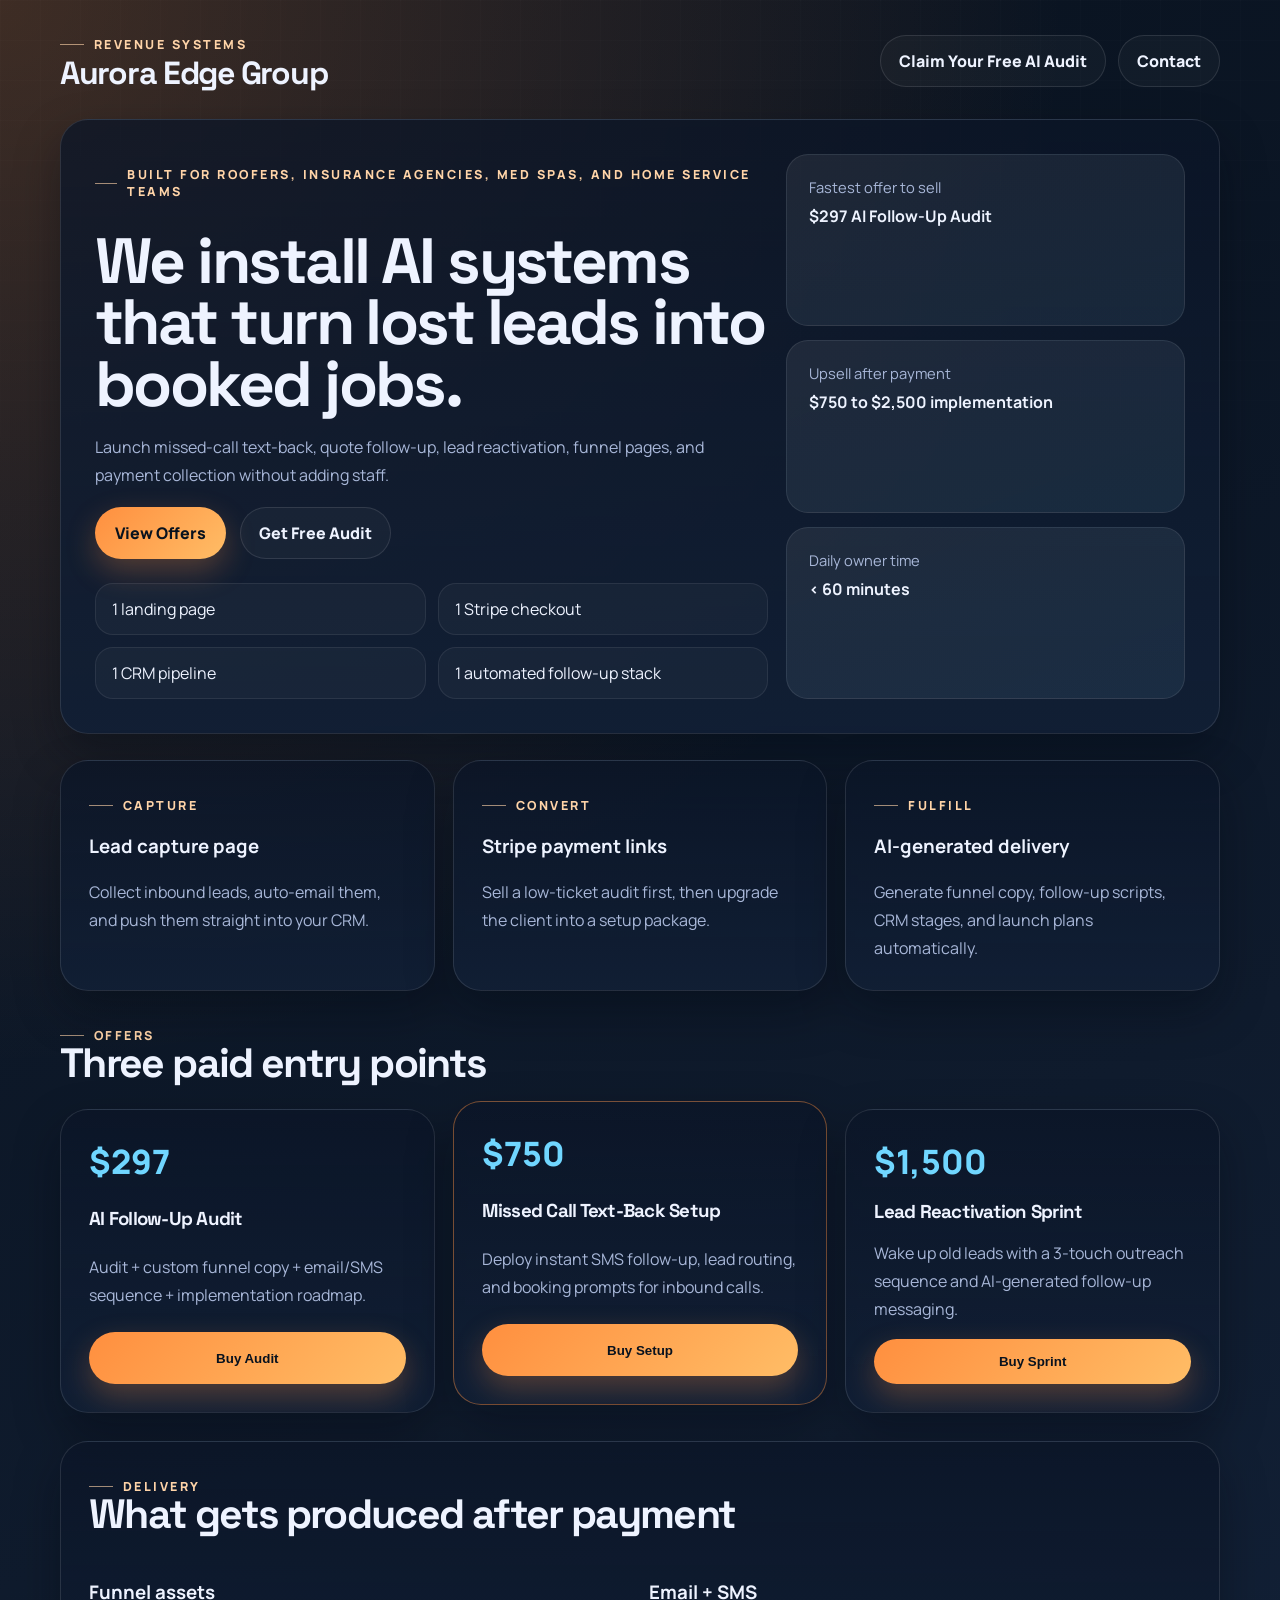
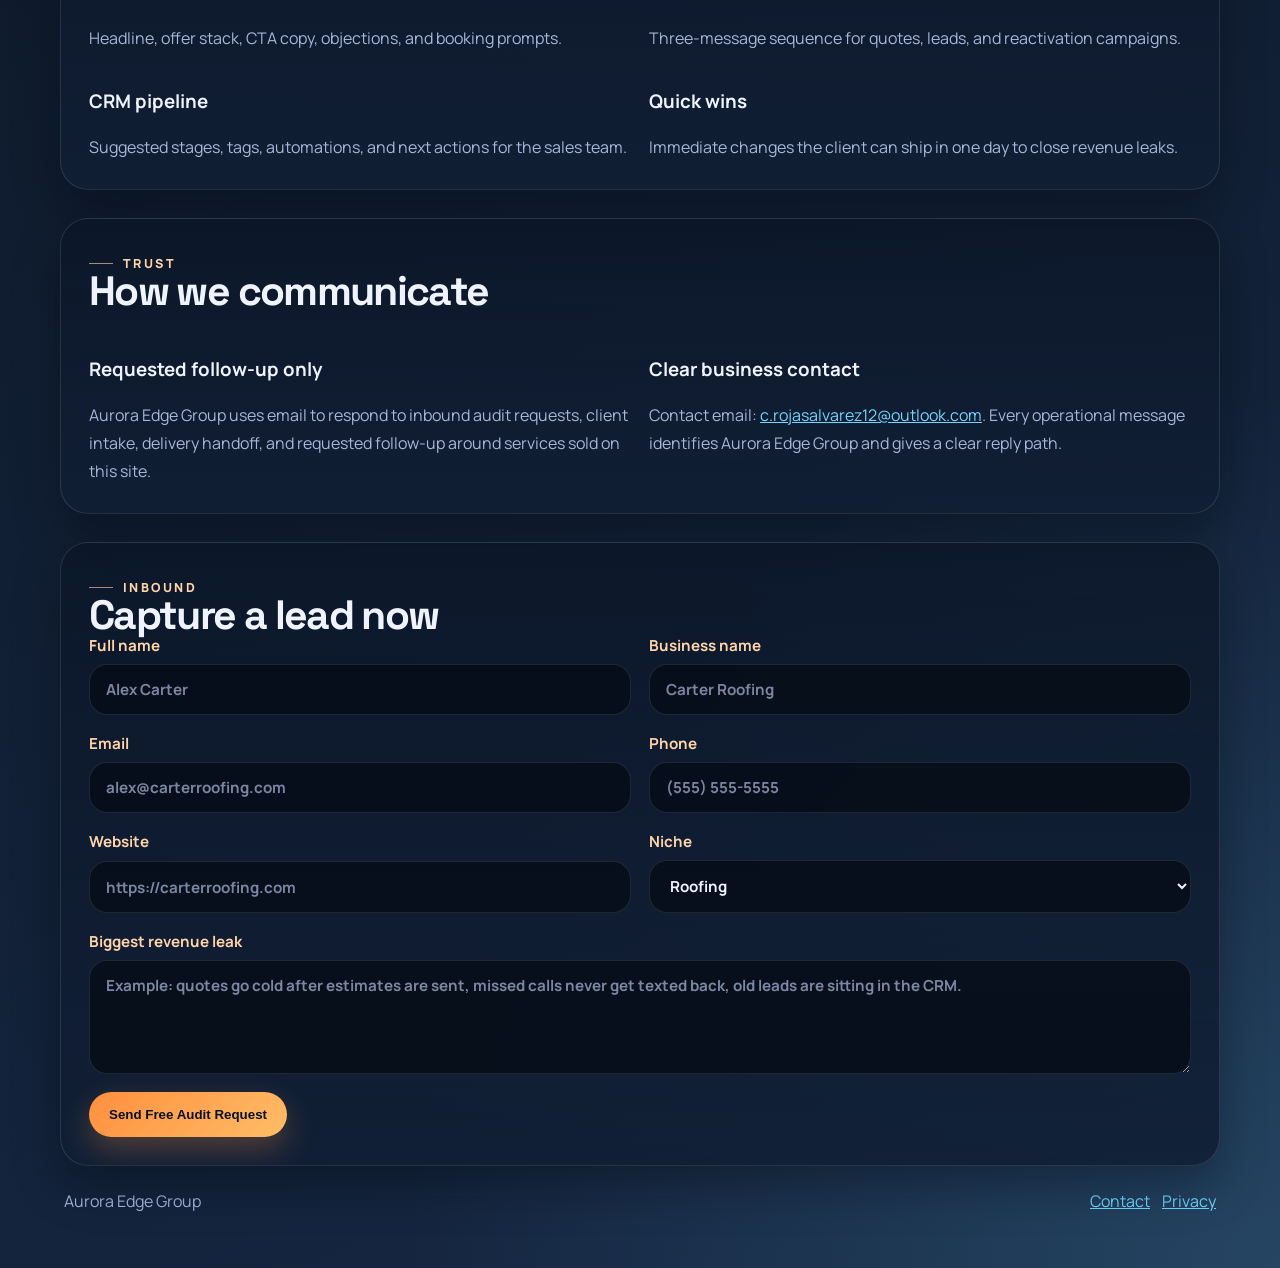
==== site/index.html @ 6a7fa2f0 "Initial Aurora Edge Group system" ====
<!DOCTYPE html>
<html lang="en">
  <head>
    <meta charset="UTF-8" />
    <meta name="viewport" content="width=device-width, initial-scale=1.0" />
    <title>Aurora Edge Group | AI Revenue Systems for Local Businesses</title>
    <meta
      name="description"
      content="Aurora Edge Group installs AI-powered lead capture, missed-call text back, follow-up, and funnel systems for roofers, insurance teams, and service businesses."
    />
    <link rel="preconnect" href="https://fonts.googleapis.com" />
    <link rel="preconnect" href="https://fonts.gstatic.com" crossorigin />
    <link
      href="https://fonts.googleapis.com/css2?family=Space+Grotesk:wght@400;500;700&family=Manrope:wght@400;500;700;800&display=swap"
      rel="stylesheet"
    />
    <link rel="stylesheet" href="./styles.css" />
  </head>
  <body>
    <div class="page-shell">
      <header class="topbar">
        <div class="brand-block">
          <span class="eyebrow">Revenue Systems</span>
          <h1 id="brand-name">Aurora Edge Group</h1>
        </div>
        <div class="topbar-links">
          <a class="ghost-link" href="#lead-form">Claim Your Free AI Audit</a>
          <a class="ghost-link" href="./contact.html">Contact</a>
        </div>
      </header>

      <main>
        <section class="hero panel">
          <div class="hero-copy">
            <p class="eyebrow">Built for roofers, insurance agencies, med spas, and home service teams</p>
            <h2>We install AI systems that turn lost leads into booked jobs.</h2>
            <p class="hero-text">
              Launch missed-call text-back, quote follow-up, lead reactivation, funnel pages,
              and payment collection without adding staff.
            </p>
            <div class="hero-actions">
              <a class="primary-button" href="#offers">View Offers</a>
              <a class="secondary-button" href="#lead-form">Get Free Audit</a>
            </div>
            <ul class="signal-grid">
              <li>1 landing page</li>
              <li>1 Stripe checkout</li>
              <li>1 CRM pipeline</li>
              <li>1 automated follow-up stack</li>
            </ul>
          </div>
          <div class="hero-card">
            <div class="metric">
              <span class="metric-label">Fastest offer to sell</span>
              <strong>$297 AI Follow-Up Audit</strong>
            </div>
            <div class="metric">
              <span class="metric-label">Upsell after payment</span>
              <strong>$750 to $2,500 implementation</strong>
            </div>
            <div class="metric">
              <span class="metric-label">Daily owner time</span>
              <strong>&lt; 60 minutes</strong>
            </div>
          </div>
        </section>

        <section class="stack-grid">
          <article class="panel stack-card">
            <span class="eyebrow">Capture</span>
            <h3>Lead capture page</h3>
            <p>Collect inbound leads, auto-email them, and push them straight into your CRM.</p>
          </article>
          <article class="panel stack-card">
            <span class="eyebrow">Convert</span>
            <h3>Stripe payment links</h3>
            <p>Sell a low-ticket audit first, then upgrade the client into a setup package.</p>
          </article>
          <article class="panel stack-card">
            <span class="eyebrow">Fulfill</span>
            <h3>AI-generated delivery</h3>
            <p>Generate funnel copy, follow-up scripts, CRM stages, and launch plans automatically.</p>
          </article>
        </section>

        <section id="offers" class="offers-section">
          <div class="section-heading">
            <span class="eyebrow">Offers</span>
            <h2>Three paid entry points</h2>
          </div>
          <div class="offers-grid">
            <article class="panel offer-card">
              <span class="offer-price">$297</span>
              <h3>AI Follow-Up Audit</h3>
              <p>Audit + custom funnel copy + email/SMS sequence + implementation roadmap.</p>
              <button class="primary-button checkout-button" data-offer="followup-audit">Buy Audit</button>
            </article>
            <article class="panel offer-card featured">
              <span class="offer-price">$750</span>
              <h3>Missed Call Text-Back Setup</h3>
              <p>Deploy instant SMS follow-up, lead routing, and booking prompts for inbound calls.</p>
              <button class="primary-button checkout-button" data-offer="missed-call-system">Buy Setup</button>
            </article>
            <article class="panel offer-card">
              <span class="offer-price">$1,500</span>
              <h3>Lead Reactivation Sprint</h3>
              <p>Wake up old leads with a 3-touch outreach sequence and AI-generated follow-up messaging.</p>
              <button class="primary-button checkout-button" data-offer="lead-reactivation">Buy Sprint</button>
            </article>
          </div>
        </section>

        <section class="panel process-panel">
          <div class="section-heading">
            <span class="eyebrow">Delivery</span>
            <h2>What gets produced after payment</h2>
          </div>
          <div class="deliverable-grid">
            <div>
              <h3>Funnel assets</h3>
              <p>Headline, offer stack, CTA copy, objections, and booking prompts.</p>
            </div>
            <div>
              <h3>Email + SMS</h3>
              <p>Three-message sequence for quotes, leads, and reactivation campaigns.</p>
            </div>
            <div>
              <h3>CRM pipeline</h3>
              <p>Suggested stages, tags, automations, and next actions for the sales team.</p>
            </div>
            <div>
              <h3>Quick wins</h3>
              <p>Immediate changes the client can ship in one day to close revenue leaks.</p>
            </div>
          </div>
        </section>

        <section class="panel trust-panel">
          <div class="section-heading">
            <span class="eyebrow">Trust</span>
            <h2>How we communicate</h2>
          </div>
          <div class="deliverable-grid">
            <div>
              <h3>Requested follow-up only</h3>
              <p>
                Aurora Edge Group uses email to respond to inbound audit requests, client intake,
                delivery handoff, and requested follow-up around services sold on this site.
              </p>
            </div>
            <div>
              <h3>Clear business contact</h3>
              <p>
                Contact email: <a href="mailto:c.rojasalvarez12@outlook.com">c.rojasalvarez12@outlook.com</a>.
                Every operational message identifies Aurora Edge Group and gives a clear reply path.
              </p>
            </div>
          </div>
        </section>

        <section id="lead-form" class="panel form-panel">
          <div class="section-heading">
            <span class="eyebrow">Inbound</span>
            <h2>Capture a lead now</h2>
          </div>
          <form id="audit-form" class="lead-form">
            <label>
              Full name
              <input type="text" name="name" placeholder="Alex Carter" required />
            </label>
            <label>
              Business name
              <input type="text" name="businessName" placeholder="Carter Roofing" required />
            </label>
            <label>
              Email
              <input type="email" name="email" placeholder="alex@carterroofing.com" required />
            </label>
            <label>
              Phone
              <input type="tel" name="phone" placeholder="(555) 555-5555" />
            </label>
            <label>
              Website
              <input type="url" name="website" placeholder="https://carterroofing.com" />
            </label>
            <label>
              Niche
              <select name="niche" required>
                <option value="Roofing">Roofing</option>
                <option value="Insurance">Insurance</option>
                <option value="HVAC">HVAC</option>
                <option value="Plumbing">Plumbing</option>
                <option value="Med Spa">Med Spa</option>
                <option value="Other Service Business">Other Service Business</option>
              </select>
            </label>
            <label class="full-width">
              Biggest revenue leak
              <textarea
                name="painPoint"
                rows="4"
                placeholder="Example: quotes go cold after estimates are sent, missed calls never get texted back, old leads are sitting in the CRM."
                required
              ></textarea>
            </label>
            <div class="form-actions full-width">
              <button class="primary-button" type="submit">Send Free Audit Request</button>
              <span id="audit-form-status" class="status-text"></span>
            </div>
          </form>
        </section>
      </main>

      <footer class="footer-bar">
        <span>Aurora Edge Group</span>
        <div class="footer-links">
          <a href="./contact.html">Contact</a>
          <a href="./privacy.html">Privacy</a>
        </div>
      </footer>
    </div>

    <script src="./config.js"></script>
    <script src="./app.js"></script>
  </body>
</html>
---- site/styles.css ----
:root {
  --bg: #0e1726;
  --bg-alt: #172338;
  --panel: rgba(11, 21, 39, 0.76);
  --panel-strong: rgba(17, 31, 53, 0.92);
  --line: rgba(255, 255, 255, 0.11);
  --text: #eef3ff;
  --muted: #a8b7d8;
  --accent: #ff8f3f;
  --accent-soft: #ffd4a8;
  --cool: #70d6ff;
  --success: #7be495;
  --shadow: 0 20px 45px rgba(3, 8, 18, 0.36);
}

* {
  box-sizing: border-box;
}

html {
  scroll-behavior: smooth;
}

body {
  margin: 0;
  min-height: 100vh;
  font-family: "Manrope", sans-serif;
  color: var(--text);
  background:
    radial-gradient(circle at top left, rgba(255, 143, 63, 0.22), transparent 34%),
    radial-gradient(circle at bottom right, rgba(112, 214, 255, 0.17), transparent 28%),
    linear-gradient(155deg, #08111d 0%, #0f1b2d 46%, #162844 100%);
}

body::before {
  content: "";
  position: fixed;
  inset: 0;
  pointer-events: none;
  background-image:
    linear-gradient(rgba(255, 255, 255, 0.02) 1px, transparent 1px),
    linear-gradient(90deg, rgba(255, 255, 255, 0.02) 1px, transparent 1px);
  background-size: 40px 40px;
  mask-image: linear-gradient(to bottom, rgba(0, 0, 0, 0.65), transparent 90%);
}

.page-shell {
  width: min(1160px, calc(100% - 32px));
  margin: 0 auto;
  padding: 28px 0 56px;
}

.page-shell-tight {
  width: min(820px, calc(100% - 32px));
  padding-top: 64px;
}

.topbar,
.hero,
.stack-grid,
.offers-grid,
.deliverable-grid,
.lead-form,
.form-actions,
.footer-bar,
.info-grid {
  display: grid;
  gap: 18px;
}

.topbar {
  grid-template-columns: 1fr auto;
  align-items: center;
  margin-bottom: 26px;
}

.topbar-links,
.footer-links {
  display: flex;
  gap: 12px;
  flex-wrap: wrap;
  justify-content: flex-end;
}

.brand-block h1,
.hero h2,
.section-heading h2,
.offer-card h3,
.intake-panel h1 {
  margin: 0;
  font-family: "Space Grotesk", sans-serif;
  letter-spacing: -0.04em;
}

.eyebrow {
  display: inline-flex;
  align-items: center;
  gap: 10px;
  font-size: 0.78rem;
  font-weight: 800;
  letter-spacing: 0.2em;
  text-transform: uppercase;
  color: var(--accent-soft);
}

.eyebrow::before {
  content: "";
  width: 24px;
  height: 1px;
  background: rgba(255, 212, 168, 0.62);
}

.ghost-link,
.secondary-button,
.primary-button {
  border-radius: 999px;
  text-decoration: none;
  font-weight: 800;
  transition: transform 180ms ease, box-shadow 180ms ease, background 180ms ease;
}

.ghost-link,
.secondary-button {
  color: var(--text);
  border: 1px solid var(--line);
  padding: 14px 18px;
  background: rgba(255, 255, 255, 0.03);
}

.primary-button {
  color: #09121e;
  border: none;
  padding: 15px 20px;
  background: linear-gradient(135deg, var(--accent) 0%, #ffbd66 100%);
  box-shadow: 0 12px 30px rgba(255, 143, 63, 0.28);
  cursor: pointer;
}

.ghost-link:hover,
.secondary-button:hover,
.primary-button:hover {
  transform: translateY(-2px);
}

.panel {
  position: relative;
  overflow: hidden;
  border: 1px solid var(--line);
  border-radius: 28px;
  background: linear-gradient(180deg, var(--panel) 0%, var(--panel-strong) 100%);
  box-shadow: var(--shadow);
}

.hero {
  grid-template-columns: minmax(0, 1.35fr) minmax(280px, 0.8fr);
  align-items: stretch;
  padding: 34px;
}

.hero-copy {
  display: grid;
  gap: 18px;
}

.hero h2,
.section-heading h2,
.intake-panel h1 {
  font-size: clamp(2.3rem, 5vw, 4.4rem);
  line-height: 0.96;
}

.section-heading h2 {
  font-size: clamp(1.8rem, 3.2vw, 3rem);
}

.hero-text,
.offer-card p,
.stack-card p,
.deliverable-grid p {
  color: var(--muted);
  line-height: 1.75;
  margin: 0;
}

.hero-actions {
  display: flex;
  flex-wrap: wrap;
  gap: 14px;
}

.signal-grid {
  list-style: none;
  display: grid;
  grid-template-columns: repeat(2, minmax(0, 1fr));
  gap: 12px;
  padding: 0;
  margin: 6px 0 0;
}

.signal-grid li {
  padding: 14px 16px;
  border-radius: 18px;
  border: 1px solid rgba(255, 255, 255, 0.08);
  background: rgba(255, 255, 255, 0.03);
}

.hero-card {
  display: grid;
  gap: 14px;
}

.metric {
  padding: 22px;
  border-radius: 22px;
  background:
    linear-gradient(160deg, rgba(255, 255, 255, 0.05), rgba(112, 214, 255, 0.06)),
    rgba(255, 255, 255, 0.02);
  border: 1px solid rgba(255, 255, 255, 0.09);
}

.metric-label {
  display: block;
  color: var(--muted);
  font-size: 0.92rem;
  margin-bottom: 8px;
}

.stack-grid,
.offers-grid,
.deliverable-grid {
  grid-template-columns: repeat(3, minmax(0, 1fr));
  margin-top: 26px;
}

.stack-card,
.offer-card,
.process-panel,
.form-panel,
.intake-panel,
.info-panel,
.trust-panel {
  padding: 28px;
}

.offers-section,
.process-panel,
.form-panel,
.trust-panel {
  margin-top: 28px;
}

.offer-card {
  display: grid;
  gap: 16px;
}

.featured {
  border-color: rgba(255, 143, 63, 0.44);
  transform: translateY(-8px);
}

.offer-price {
  font-size: 2.1rem;
  font-weight: 800;
  color: var(--cool);
}

.deliverable-grid {
  grid-template-columns: repeat(2, minmax(0, 1fr));
}

.lead-form {
  grid-template-columns: repeat(2, minmax(0, 1fr));
}

.lead-form label {
  display: grid;
  gap: 8px;
  font-size: 0.95rem;
  font-weight: 700;
  color: var(--accent-soft);
}

.lead-form input,
.lead-form select,
.lead-form textarea {
  width: 100%;
  border: 1px solid rgba(255, 255, 255, 0.1);
  border-radius: 18px;
  padding: 14px 16px;
  font: inherit;
  color: var(--text);
  background: rgba(7, 14, 26, 0.88);
}

.lead-form input::placeholder,
.lead-form textarea::placeholder {
  color: rgba(168, 183, 216, 0.72);
}

.lead-form textarea {
  resize: vertical;
}

.full-width {
  grid-column: 1 / -1;
}

.form-actions {
  grid-template-columns: auto 1fr;
  align-items: center;
}

.status-text {
  color: var(--cool);
  font-size: 0.96rem;
  min-height: 1.4em;
}

.status-text.error {
  color: #ff9e9e;
}

.status-text.success {
  color: var(--success);
}

.info-grid {
  grid-template-columns: repeat(2, minmax(0, 1fr));
}

.info-panel a,
.trust-panel a,
.footer-bar a {
  color: var(--cool);
}

.footer-bar {
  grid-template-columns: 1fr auto;
  align-items: center;
  padding: 24px 4px 0;
  color: var(--muted);
}

@media (max-width: 900px) {
  .hero,
  .stack-grid,
  .offers-grid,
  .deliverable-grid,
  .lead-form,
  .info-grid {
    grid-template-columns: 1fr;
  }

  .featured {
    transform: none;
  }

  .topbar {
    grid-template-columns: 1fr;
  }

  .topbar-links,
  .footer-links {
    justify-content: flex-start;
  }

  .form-actions {
    grid-template-columns: 1fr;
  }

  .footer-bar {
    grid-template-columns: 1fr;
  }
}
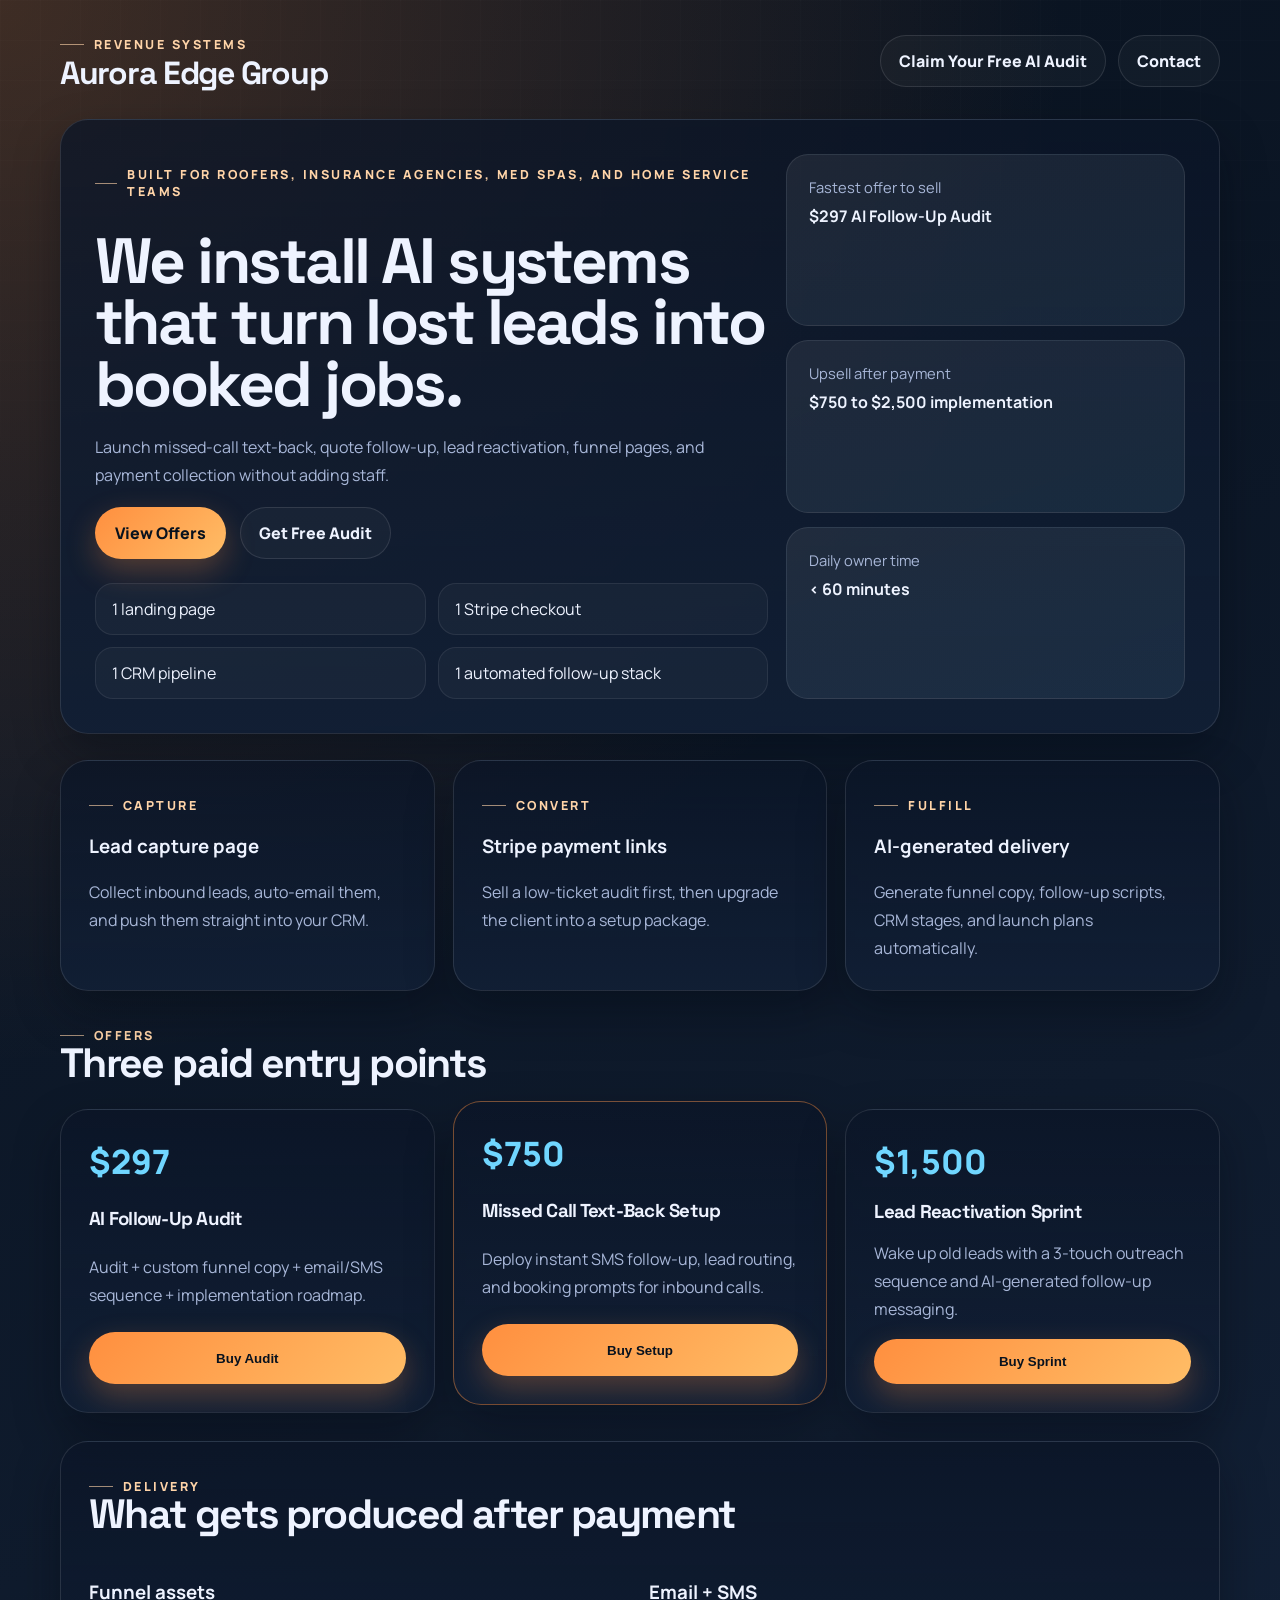
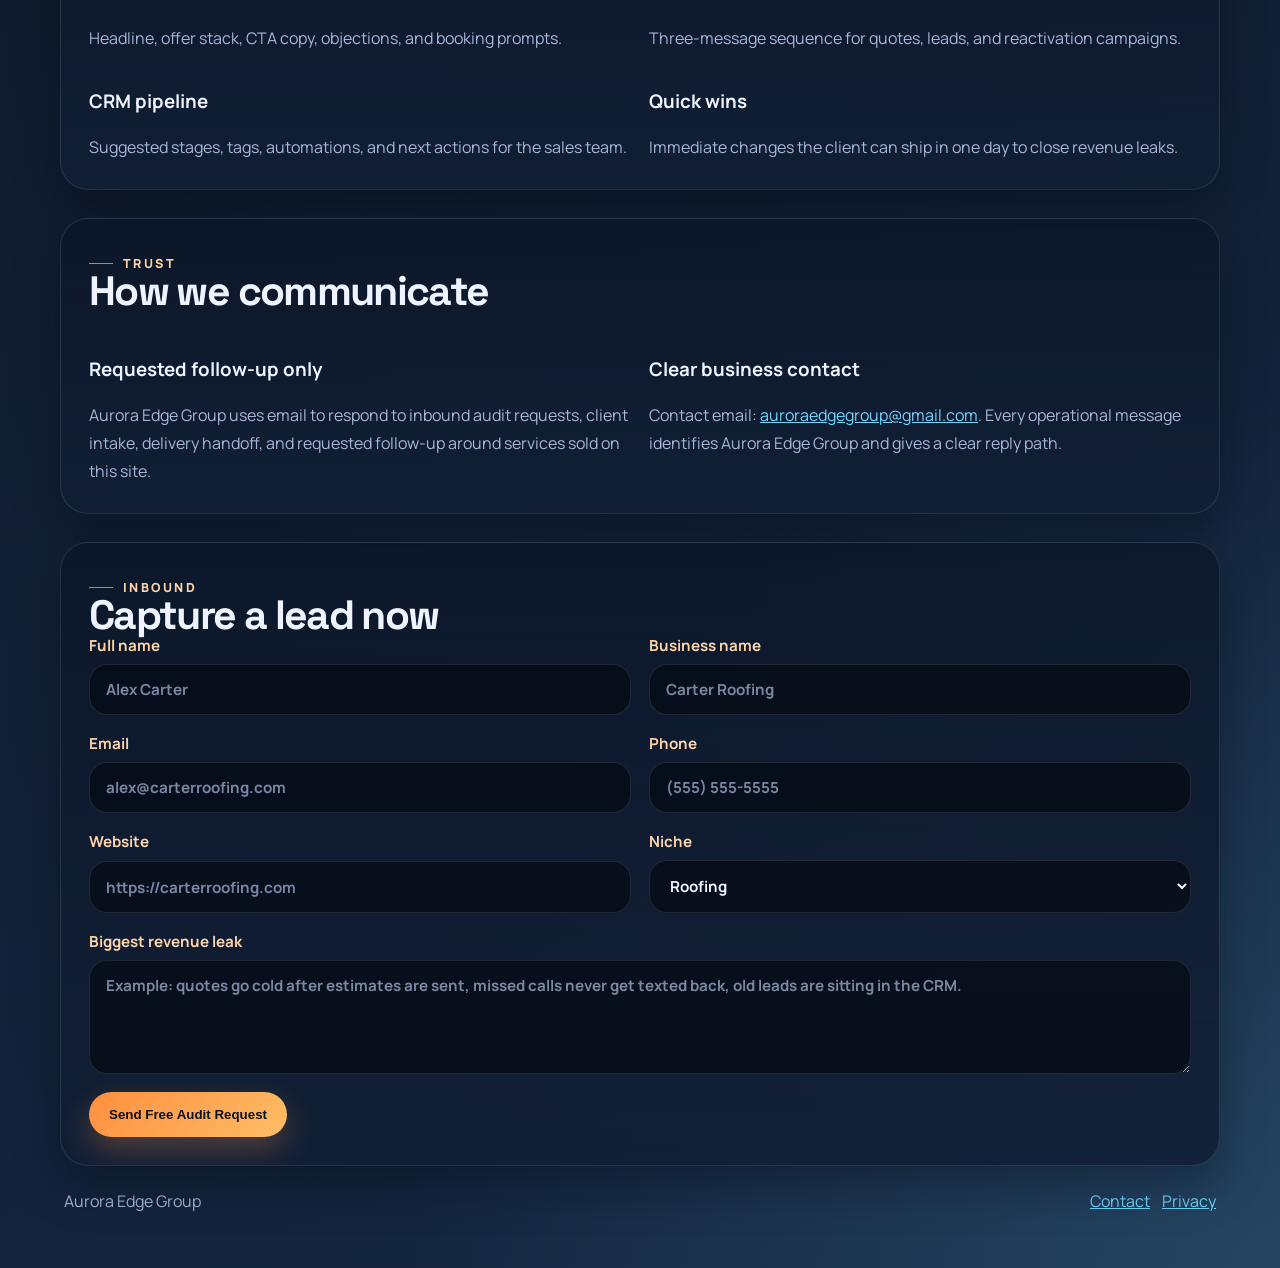
==== commit 0a88da64: "Add Aurora Edge admin contact email" ====
--- a/site/index.html
+++ b/site/index.html
@@ -151,7 +151,7 @@
             <div>
               <h3>Clear business contact</h3>
               <p>
-                Contact email: <a href="mailto:c.rojasalvarez12@outlook.com">c.rojasalvarez12@outlook.com</a>.
+                Contact email: <a href="mailto:auroraedgegroup@gmail.com">auroraedgegroup@gmail.com</a>.
                 Every operational message identifies Aurora Edge Group and gives a clear reply path.
               </p>
             </div>
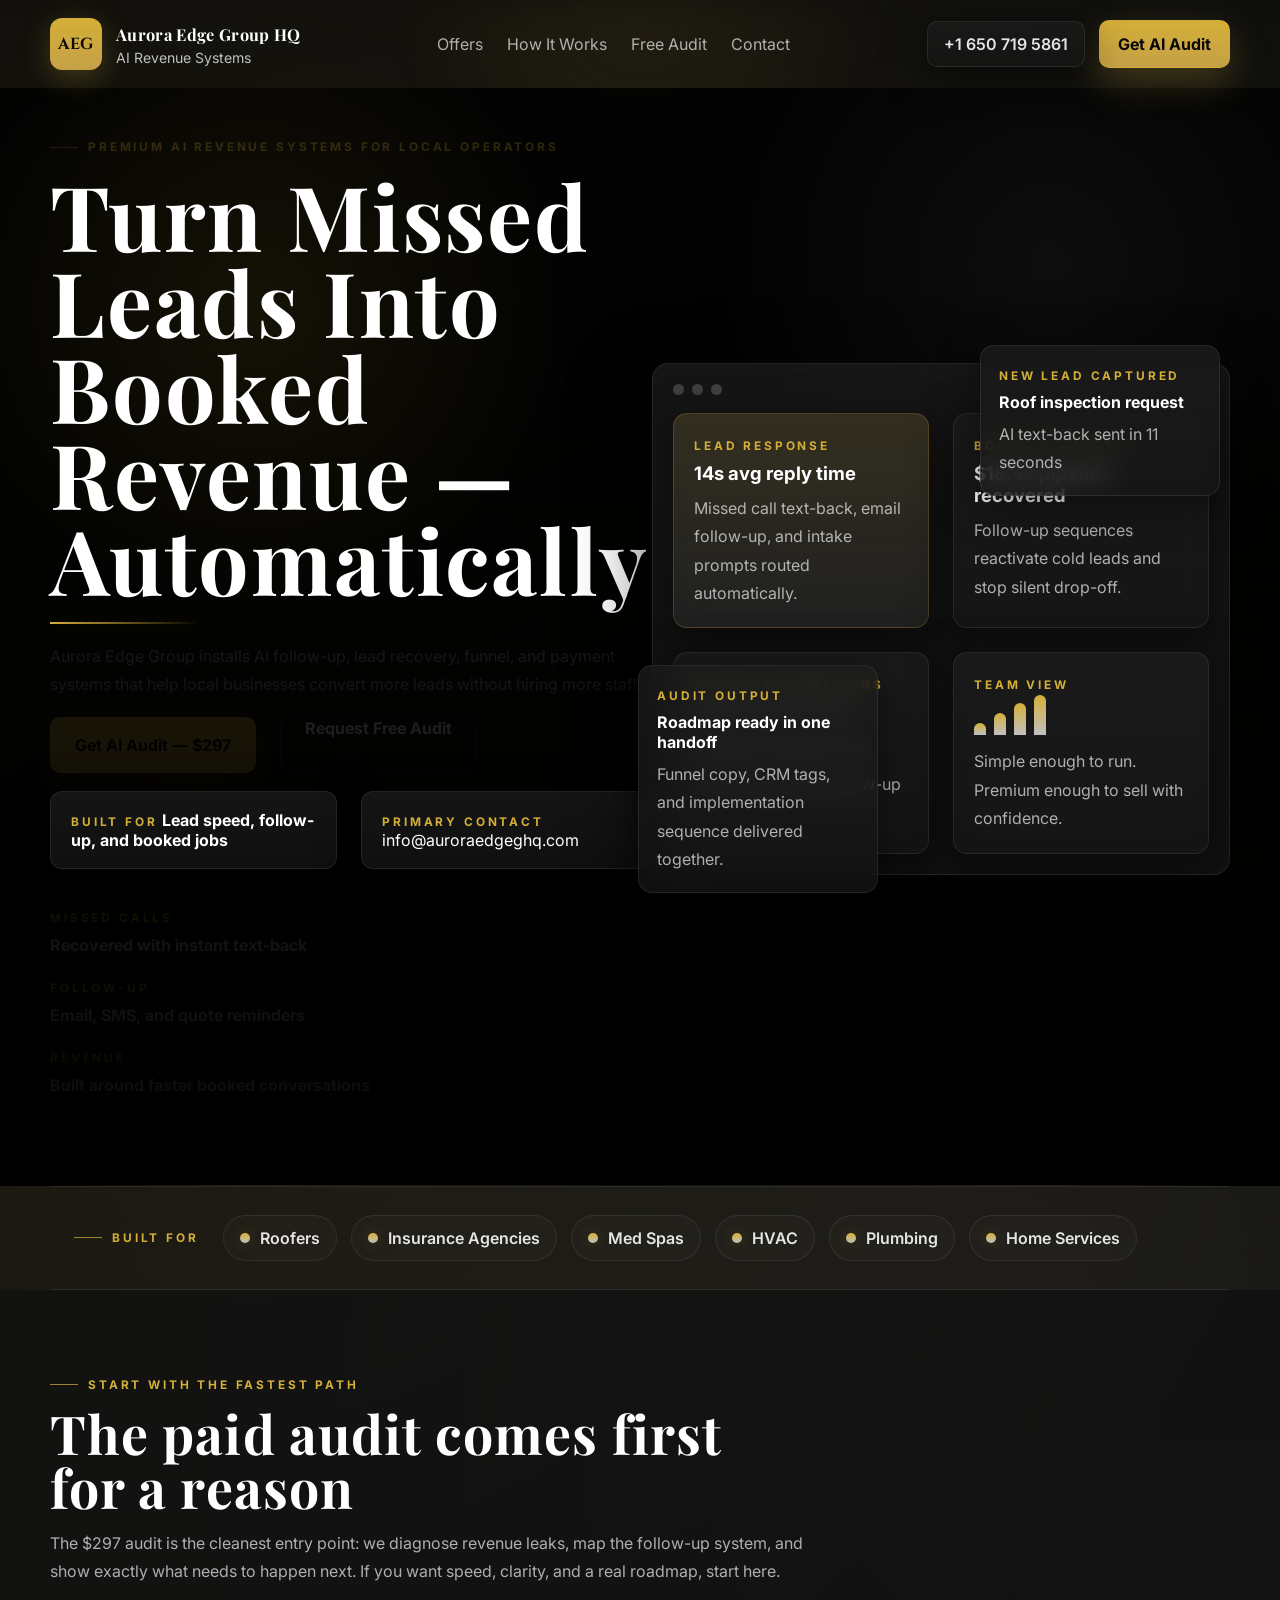
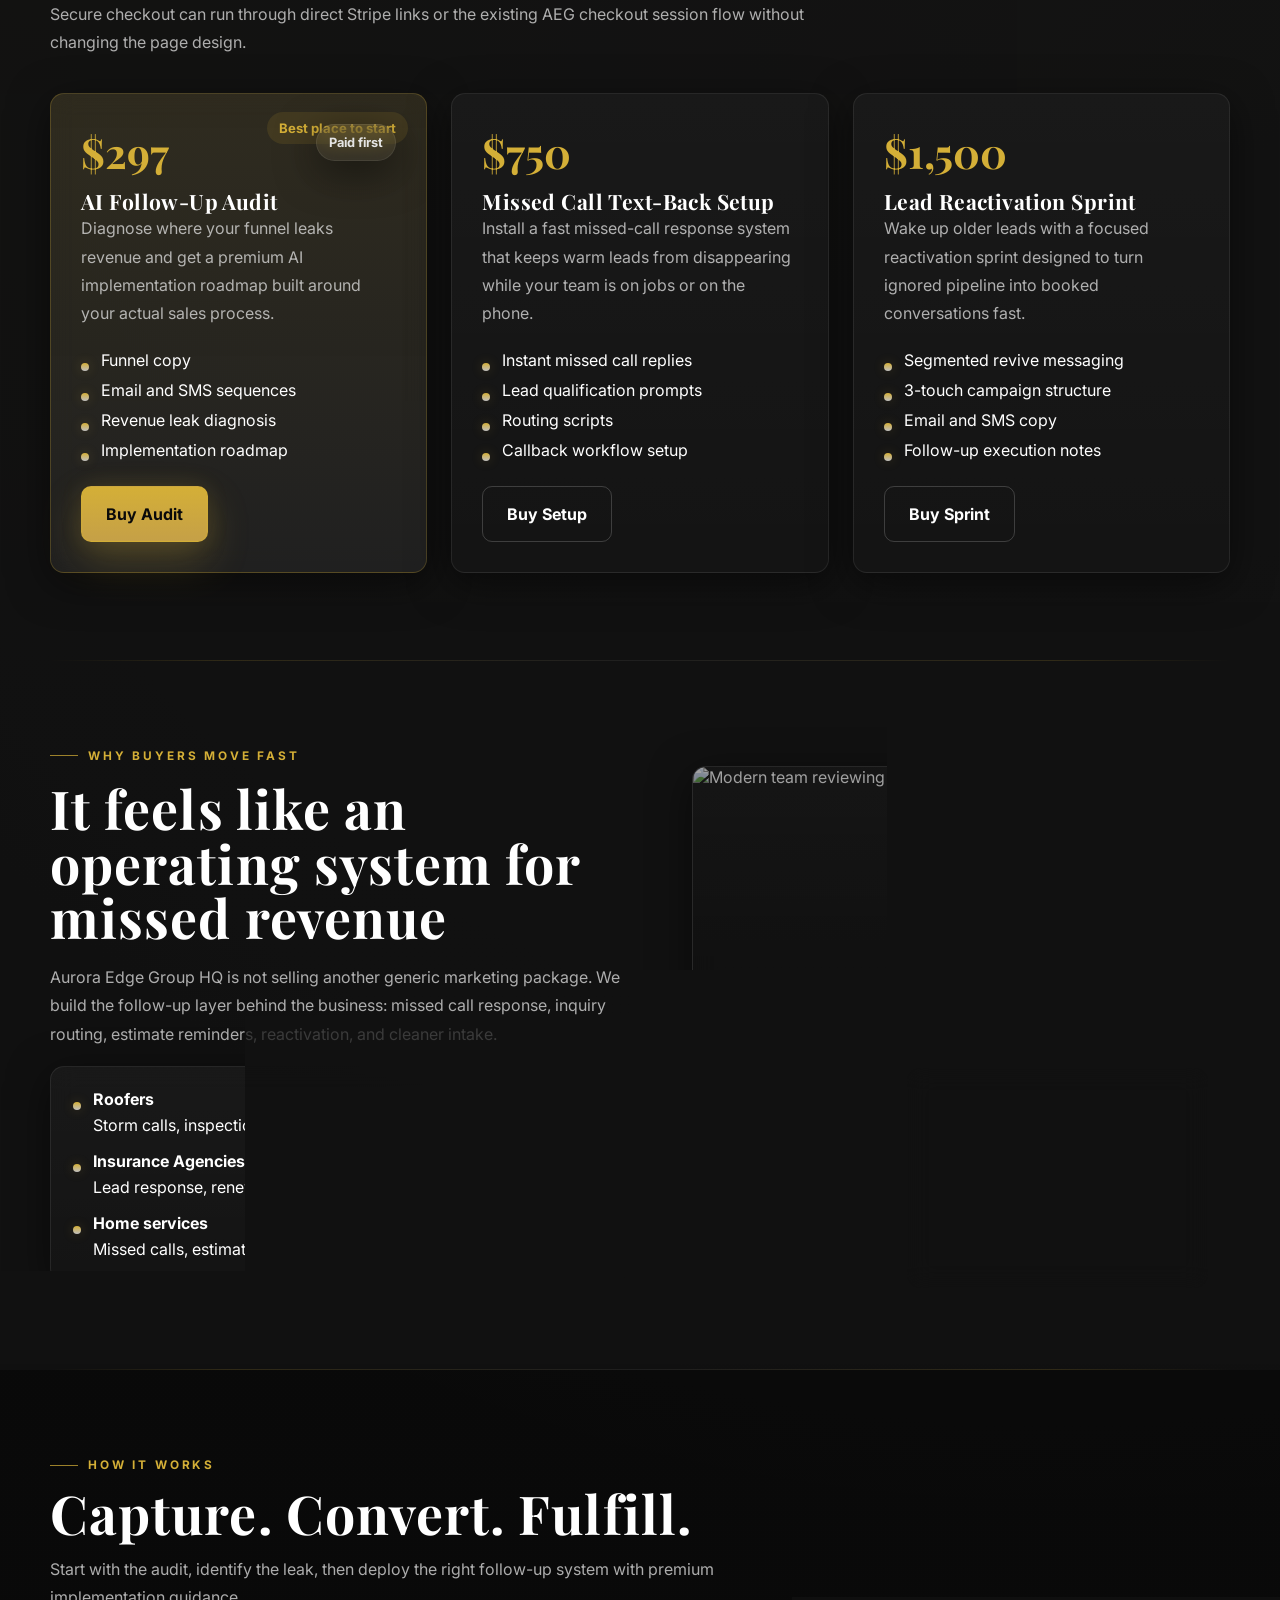
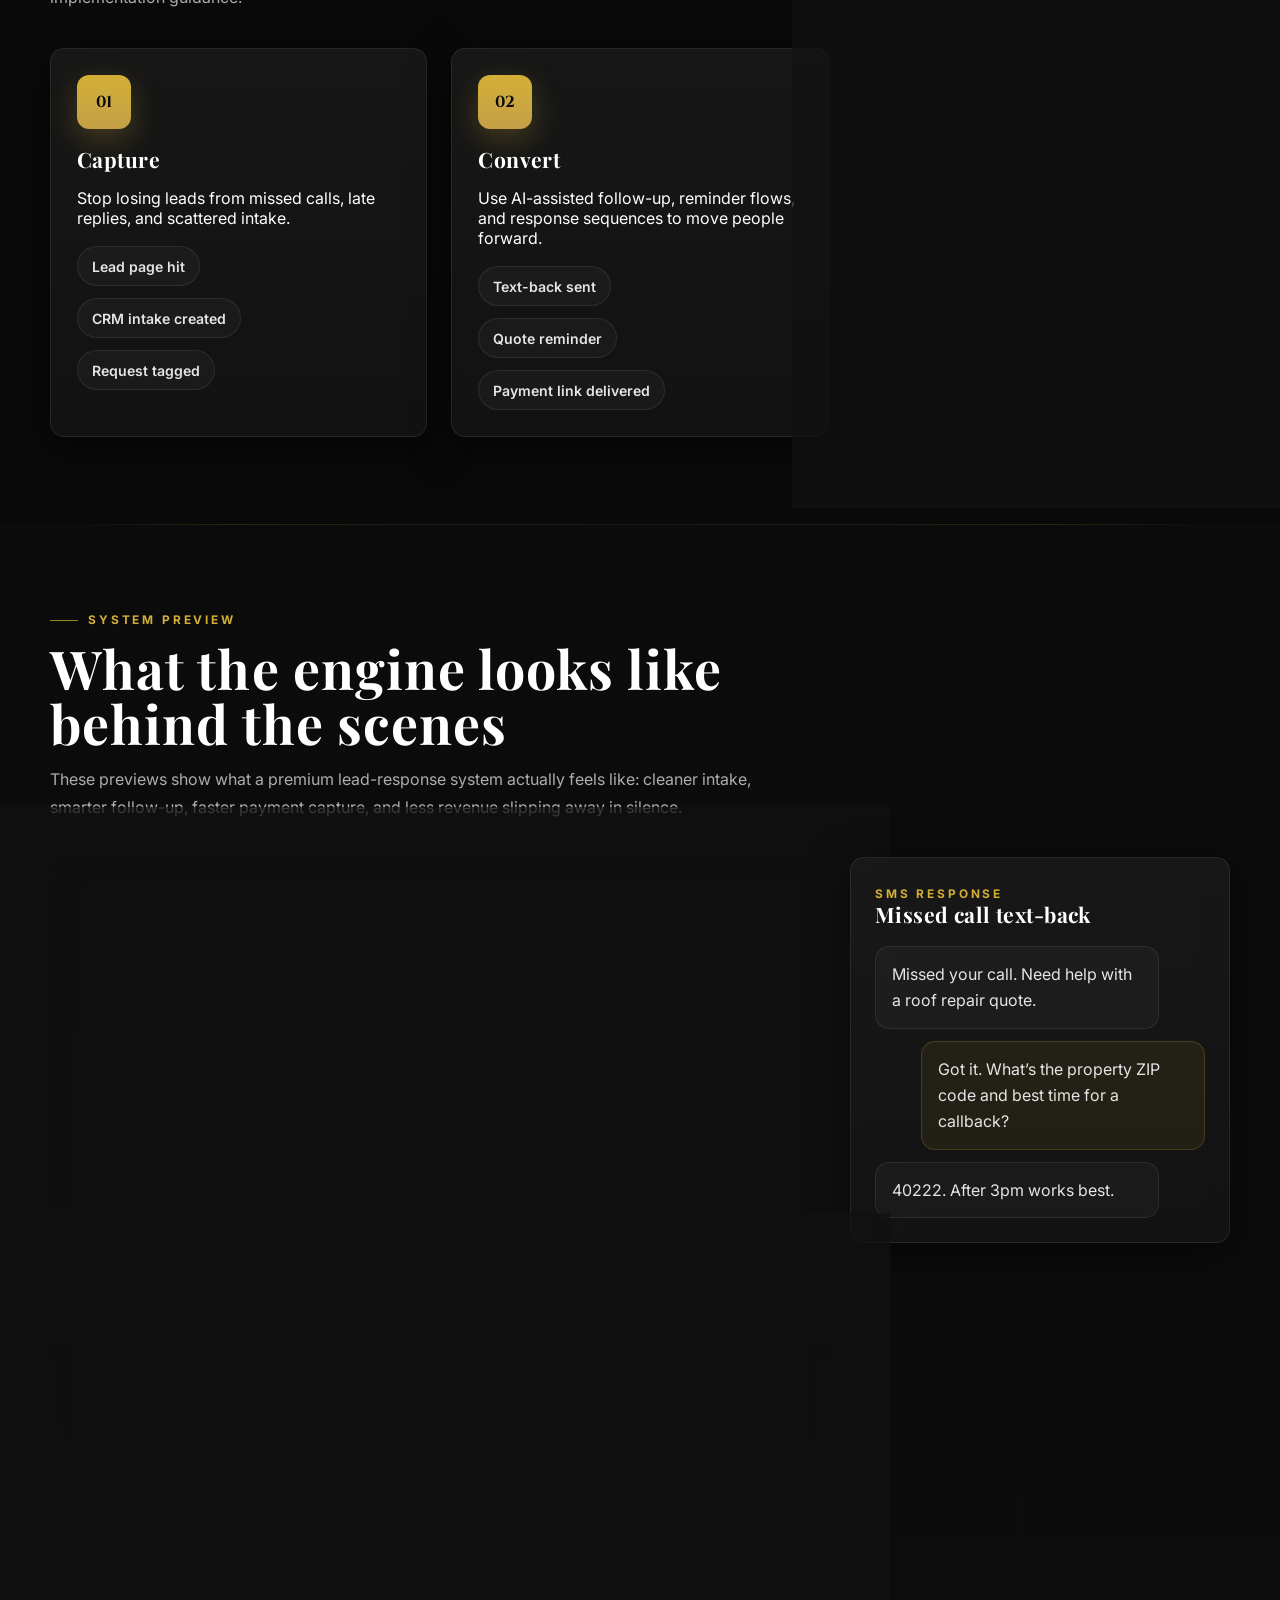
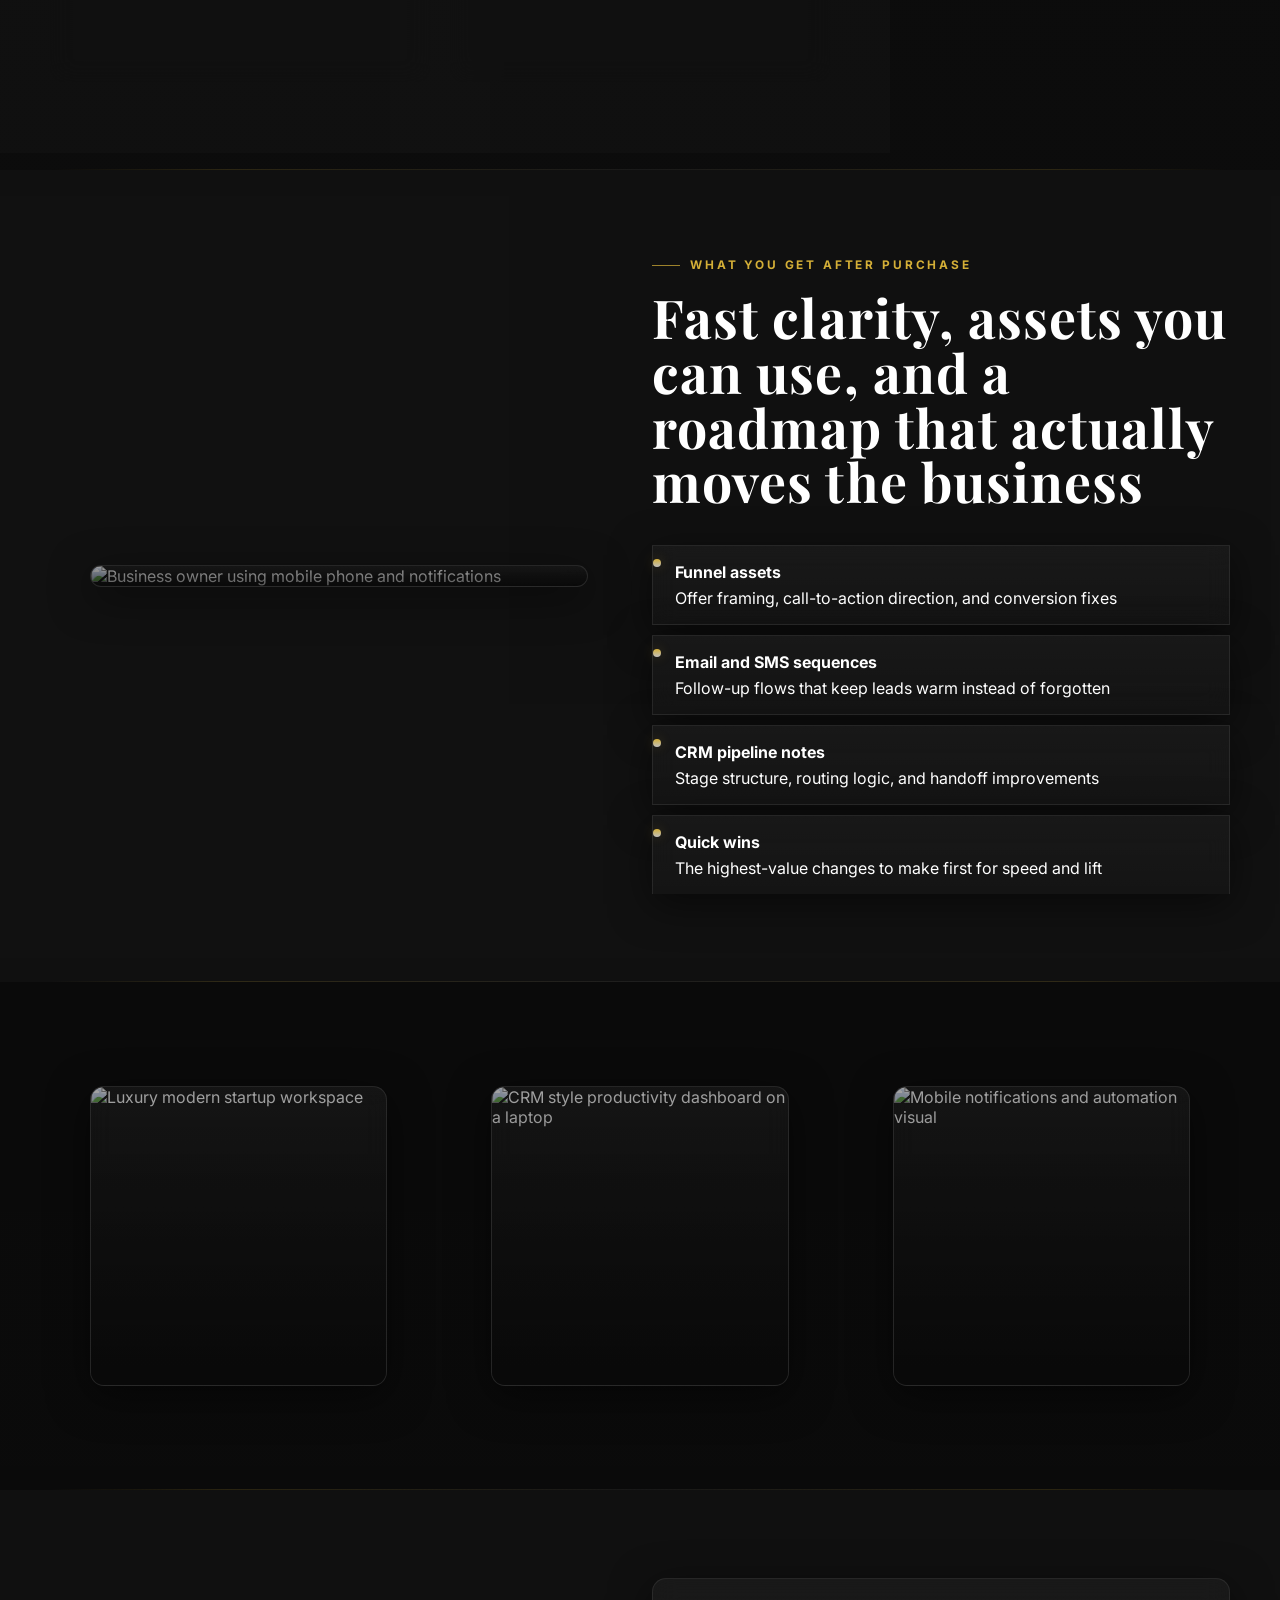
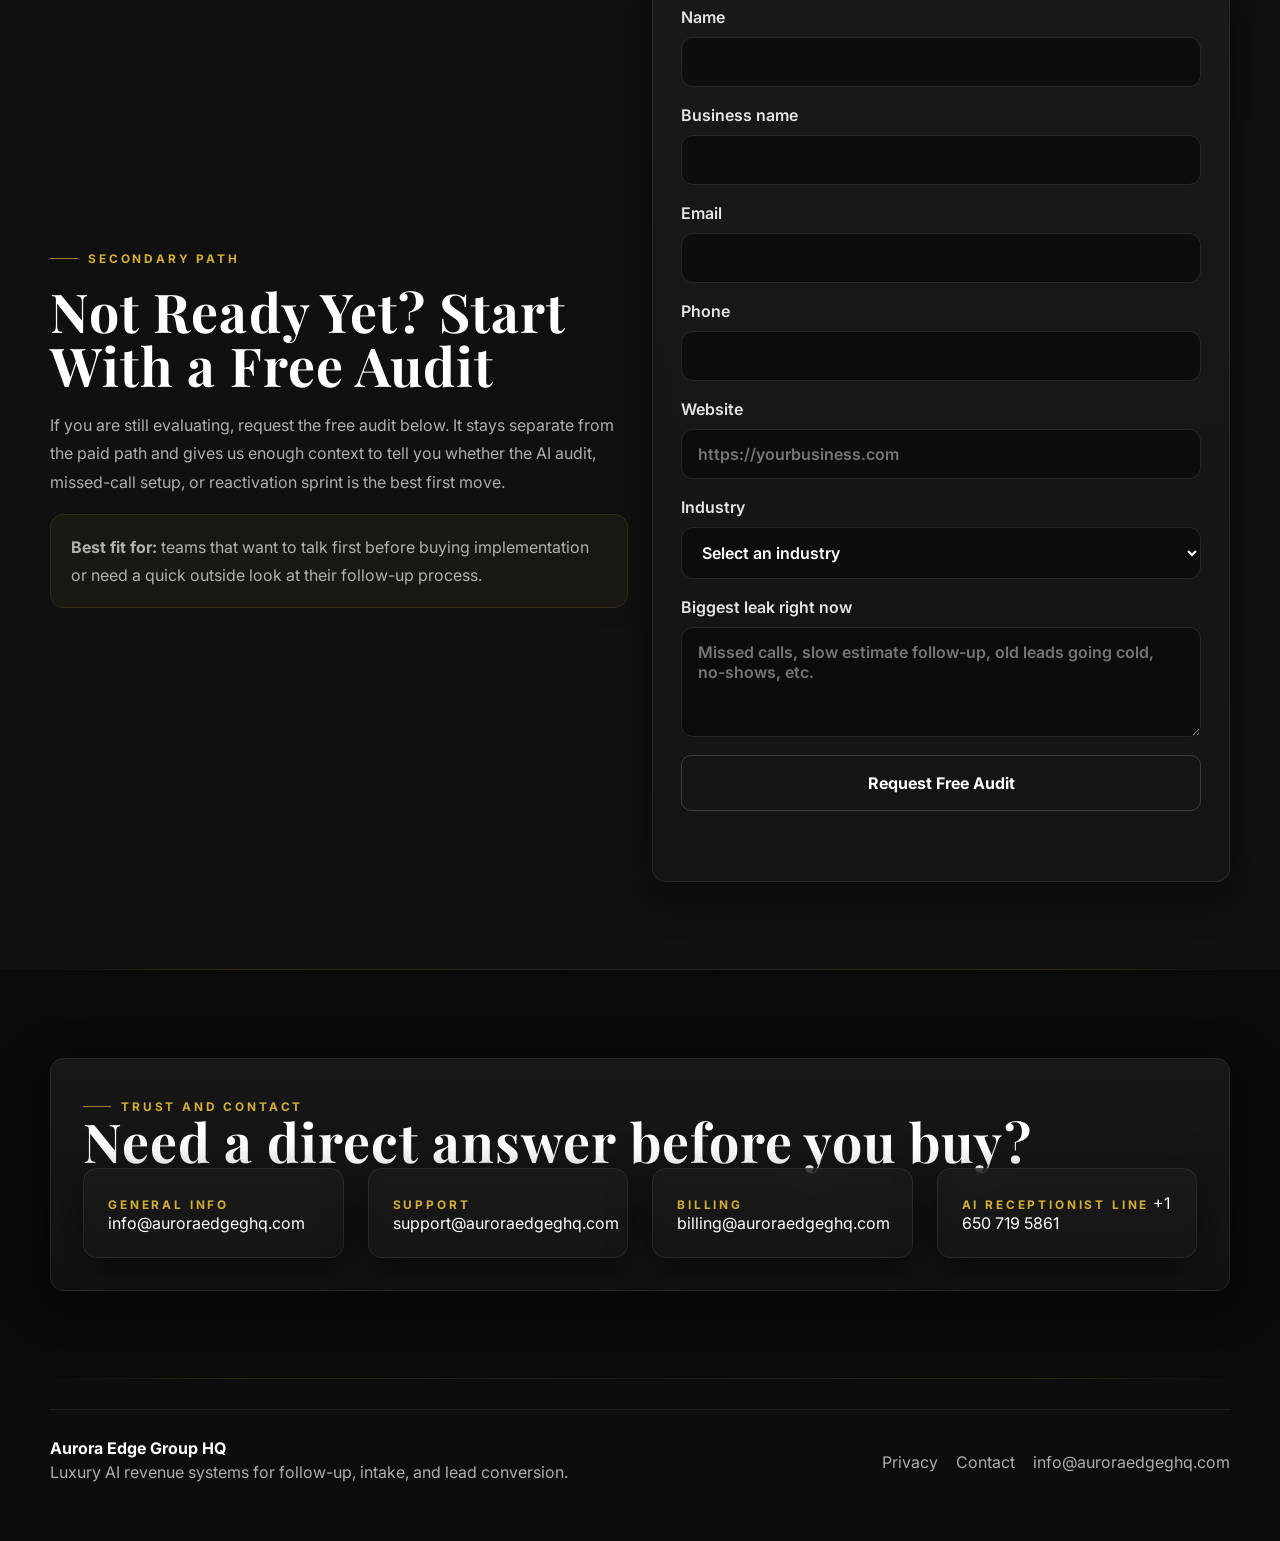
==== commit 35c66b01: "feat(site): ship luxury design refresh" ====
--- a/site/index.html
+++ b/site/index.html
@@ -3,224 +3,677 @@
   <head>
     <meta charset="UTF-8" />
     <meta name="viewport" content="width=device-width, initial-scale=1.0" />
-    <title>Aurora Edge Group | AI Revenue Systems for Local Businesses</title>
+    <title>Aurora Edge Group HQ | AI Follow-Up Systems For Local Service Businesses</title>
     <meta
       name="description"
-      content="Aurora Edge Group installs AI-powered lead capture, missed-call text back, follow-up, and funnel systems for roofers, insurance teams, and service businesses."
+      content="Aurora Edge Group HQ helps roofers, insurance agencies, med spas, and home service businesses turn missed leads into booked revenue with AI follow-up systems."
     />
     <link rel="preconnect" href="https://fonts.googleapis.com" />
     <link rel="preconnect" href="https://fonts.gstatic.com" crossorigin />
     <link
-      href="https://fonts.googleapis.com/css2?family=Space+Grotesk:wght@400;500;700&family=Manrope:wght@400;500;700;800&display=swap"
+      href="https://fonts.googleapis.com/css2?family=Playfair+Display:wght@500;600;700;800&family=Cinzel:wght@500;600;700&family=Inter:wght@400;500;600;700;800&display=swap"
       rel="stylesheet"
     />
     <link rel="stylesheet" href="./styles.css" />
   </head>
-  <body>
-    <div class="page-shell">
-      <header class="topbar">
-        <div class="brand-block">
-          <span class="eyebrow">Revenue Systems</span>
-          <h1 id="brand-name">Aurora Edge Group</h1>
-        </div>
-        <div class="topbar-links">
-          <a class="ghost-link" href="#lead-form">Claim Your Free AI Audit</a>
-          <a class="ghost-link" href="./contact.html">Contact</a>
-        </div>
-      </header>
-
-      <main>
-        <section class="hero panel">
-          <div class="hero-copy">
-            <p class="eyebrow">Built for roofers, insurance agencies, med spas, and home service teams</p>
-            <h2>We install AI systems that turn lost leads into booked jobs.</h2>
-            <p class="hero-text">
-              Launch missed-call text-back, quote follow-up, lead reactivation, funnel pages,
-              and payment collection without adding staff.
+  <body data-page="home">
+    <div class="site-noise"></div>
+
+    <header class="site-header">
+      <div class="container nav-shell">
+        <a class="brand" href="#top">
+          <span class="brand-mark">AEG</span>
+          <span class="brand-copy">
+            <strong data-business-name>Aurora Edge Group HQ</strong>
+            <span>AI Revenue Systems</span>
+          </span>
+        </a>
+
+        <nav class="site-nav" aria-label="Primary">
+          <a href="#offers">Offers</a>
+          <a href="#how-it-works">How It Works</a>
+          <a href="#free-audit">Free Audit</a>
+          <a href="./contact.html">Contact</a>
+        </nav>
+
+        <div class="nav-actions">
+          <a class="nav-link-pill" data-phone-link href="tel:+16507195861" data-phone-display>+1 650 719 5861</a>
+          <button class="button button-primary button-compact checkout-trigger" type="button" data-offer-id="followup-audit">
+            Get AI Audit
+          </button>
+        </div>
+      </div>
+    </header>
+
+    <main id="top">
+      <section class="hero-section section">
+        <div class="hero-gradient"></div>
+        <div class="container hero-grid">
+          <div class="hero-copy reveal">
+            <span class="eyebrow">Premium AI revenue systems for local operators</span>
+            <h1>Turn Missed Leads Into Booked Revenue — Automatically</h1>
+            <p class="section-copy">
+              Aurora Edge Group installs AI follow-up, lead recovery, funnel, and
+              payment systems that help local businesses convert more leads without
+              hiring more staff.
             </p>
+
             <div class="hero-actions">
-              <a class="primary-button" href="#offers">View Offers</a>
-              <a class="secondary-button" href="#lead-form">Get Free Audit</a>
-            </div>
-            <ul class="signal-grid">
-              <li>1 landing page</li>
-              <li>1 Stripe checkout</li>
-              <li>1 CRM pipeline</li>
-              <li>1 automated follow-up stack</li>
-            </ul>
-          </div>
-          <div class="hero-card">
-            <div class="metric">
-              <span class="metric-label">Fastest offer to sell</span>
-              <strong>$297 AI Follow-Up Audit</strong>
-            </div>
-            <div class="metric">
-              <span class="metric-label">Upsell after payment</span>
-              <strong>$750 to $2,500 implementation</strong>
-            </div>
-            <div class="metric">
-              <span class="metric-label">Daily owner time</span>
-              <strong>&lt; 60 minutes</strong>
-            </div>
-          </div>
-        </section>
-
-        <section class="stack-grid">
-          <article class="panel stack-card">
-            <span class="eyebrow">Capture</span>
-            <h3>Lead capture page</h3>
-            <p>Collect inbound leads, auto-email them, and push them straight into your CRM.</p>
-          </article>
-          <article class="panel stack-card">
-            <span class="eyebrow">Convert</span>
-            <h3>Stripe payment links</h3>
-            <p>Sell a low-ticket audit first, then upgrade the client into a setup package.</p>
-          </article>
-          <article class="panel stack-card">
-            <span class="eyebrow">Fulfill</span>
-            <h3>AI-generated delivery</h3>
-            <p>Generate funnel copy, follow-up scripts, CRM stages, and launch plans automatically.</p>
-          </article>
-        </section>
-
-        <section id="offers" class="offers-section">
-          <div class="section-heading">
-            <span class="eyebrow">Offers</span>
-            <h2>Three paid entry points</h2>
-          </div>
-          <div class="offers-grid">
-            <article class="panel offer-card">
-              <span class="offer-price">$297</span>
-              <h3>AI Follow-Up Audit</h3>
-              <p>Audit + custom funnel copy + email/SMS sequence + implementation roadmap.</p>
-              <button class="primary-button checkout-button" data-offer="followup-audit">Buy Audit</button>
-            </article>
-            <article class="panel offer-card featured">
-              <span class="offer-price">$750</span>
-              <h3>Missed Call Text-Back Setup</h3>
-              <p>Deploy instant SMS follow-up, lead routing, and booking prompts for inbound calls.</p>
-              <button class="primary-button checkout-button" data-offer="missed-call-system">Buy Setup</button>
-            </article>
-            <article class="panel offer-card">
-              <span class="offer-price">$1,500</span>
-              <h3>Lead Reactivation Sprint</h3>
-              <p>Wake up old leads with a 3-touch outreach sequence and AI-generated follow-up messaging.</p>
-              <button class="primary-button checkout-button" data-offer="lead-reactivation">Buy Sprint</button>
-            </article>
-          </div>
-        </section>
-
-        <section class="panel process-panel">
-          <div class="section-heading">
-            <span class="eyebrow">Delivery</span>
-            <h2>What gets produced after payment</h2>
-          </div>
-          <div class="deliverable-grid">
-            <div>
-              <h3>Funnel assets</h3>
-              <p>Headline, offer stack, CTA copy, objections, and booking prompts.</p>
-            </div>
-            <div>
-              <h3>Email + SMS</h3>
-              <p>Three-message sequence for quotes, leads, and reactivation campaigns.</p>
-            </div>
-            <div>
-              <h3>CRM pipeline</h3>
-              <p>Suggested stages, tags, automations, and next actions for the sales team.</p>
-            </div>
-            <div>
-              <h3>Quick wins</h3>
-              <p>Immediate changes the client can ship in one day to close revenue leaks.</p>
-            </div>
-          </div>
-        </section>
-
-        <section class="panel trust-panel">
-          <div class="section-heading">
-            <span class="eyebrow">Trust</span>
-            <h2>How we communicate</h2>
-          </div>
-          <div class="deliverable-grid">
-            <div>
-              <h3>Requested follow-up only</h3>
-              <p>
-                Aurora Edge Group uses email to respond to inbound audit requests, client intake,
-                delivery handoff, and requested follow-up around services sold on this site.
+              <button class="button button-primary button-glow checkout-trigger" type="button" data-offer-id="followup-audit">
+                Get AI Audit — $297
+              </button>
+              <a class="button button-secondary" href="#free-audit">Request Free Audit</a>
+            </div>
+
+            <div class="hero-proof">
+              <div class="proof-chip">
+                <span class="proof-label">Built for</span>
+                <strong>Lead speed, follow-up, and booked jobs</strong>
+              </div>
+              <div class="proof-chip">
+                <span class="proof-label">Primary contact</span>
+                <a data-info-email-link href="mailto:info@auroraedgeghq.com">info@auroraedgeghq.com</a>
+              </div>
+            </div>
+
+            <div class="hero-metric-grid">
+              <div class="hero-metric">
+                <span class="meta-label">Missed calls</span>
+                <strong>Recovered with instant text-back</strong>
+              </div>
+              <div class="hero-metric">
+                <span class="meta-label">Follow-up</span>
+                <strong>Email, SMS, and quote reminders</strong>
+              </div>
+              <div class="hero-metric">
+                <span class="meta-label">Revenue</span>
+                <strong>Built around faster booked conversations</strong>
+              </div>
+            </div>
+          </div>
+
+          <div class="hero-visual reveal">
+            <div class="hero-floating-card hero-floating-card-top">
+              <span class="meta-label">New lead captured</span>
+              <strong>Roof inspection request</strong>
+              <p>AI text-back sent in 11 seconds</p>
+            </div>
+
+            <div class="dashboard-shell">
+              <div class="dashboard-topbar">
+                <span></span>
+                <span></span>
+                <span></span>
+              </div>
+              <div class="dashboard-grid">
+                <article class="dashboard-card dashboard-card-highlight">
+                  <span class="dashboard-label">Lead response</span>
+                  <strong>14s avg reply time</strong>
+                  <p>Missed call text-back, email follow-up, and intake prompts routed automatically.</p>
+                </article>
+                <article class="dashboard-card">
+                  <span class="dashboard-label">Booked revenue</span>
+                  <strong>$18.4k pipeline recovered</strong>
+                  <p>Follow-up sequences reactivate cold leads and stop silent drop-off.</p>
+                </article>
+                <article class="dashboard-card dashboard-card-stacked">
+                  <span class="dashboard-label">Active automations</span>
+                  <ul class="dashboard-list">
+                    <li>Missed call text-back</li>
+                    <li>Estimate reminder flow</li>
+                    <li>Unanswered lead follow-up</li>
+                  </ul>
+                </article>
+                <article class="dashboard-card">
+                  <span class="dashboard-label">Team view</span>
+                  <div class="signal-bars" aria-hidden="true">
+                    <span></span>
+                    <span></span>
+                    <span></span>
+                    <span></span>
+                  </div>
+                  <p>Simple enough to run. Premium enough to sell with confidence.</p>
+                </article>
+              </div>
+            </div>
+
+            <div class="hero-floating-card hero-floating-card-bottom">
+              <span class="meta-label">Audit output</span>
+              <strong>Roadmap ready in one handoff</strong>
+              <p>Funnel copy, CRM tags, and implementation sequence delivered together.</p>
+            </div>
+          </div>
+        </div>
+      </section>
+
+      <section class="trust-strip">
+        <div class="container trust-strip-inner">
+          <span class="trust-label">Built for</span>
+          <div class="trust-list">
+            <div class="trust-badge">
+              <span class="trust-icon"></span>
+              <span>Roofers</span>
+            </div>
+            <div class="trust-badge">
+              <span class="trust-icon"></span>
+              <span>Insurance Agencies</span>
+            </div>
+            <div class="trust-badge">
+              <span class="trust-icon"></span>
+              <span>Med Spas</span>
+            </div>
+            <div class="trust-badge">
+              <span class="trust-icon"></span>
+              <span>HVAC</span>
+            </div>
+            <div class="trust-badge">
+              <span class="trust-icon"></span>
+              <span>Plumbing</span>
+            </div>
+            <div class="trust-badge">
+              <span class="trust-icon"></span>
+              <span>Home Services</span>
+            </div>
+          </div>
+        </div>
+      </section>
+
+      <section class="section offer-section" id="offers">
+        <div class="container">
+          <div class="section-head reveal">
+            <span class="eyebrow">Start with the fastest path</span>
+            <h2>The paid audit comes first for a reason</h2>
+            <p class="section-copy">
+              The $297 audit is the cleanest entry point: we diagnose revenue leaks,
+              map the follow-up system, and show exactly what needs to happen next.
+              If you want speed, clarity, and a real roadmap, start here.
+            </p>
+            <p class="offer-subnote">
+              Secure checkout can run through direct Stripe links or the existing
+              AEG checkout session flow without changing the page design.
+            </p>
+          </div>
+
+          <div class="offer-grid">
+            <article class="offer-card offer-card-featured reveal">
+              <div class="offer-badge">Best place to start</div>
+              <div class="offer-price-row">
+                <div>
+                  <span class="offer-price">$297</span>
+                  <h3>AI Follow-Up Audit</h3>
+                </div>
+                <span class="offer-chip">Paid first</span>
+              </div>
+              <p class="offer-copy">
+                Diagnose where your funnel leaks revenue and get a premium AI
+                implementation roadmap built around your actual sales process.
               </p>
-            </div>
-            <div>
-              <h3>Clear business contact</h3>
-              <p>
-                Contact email: <a href="mailto:auroraedgegroup@gmail.com">auroraedgegroup@gmail.com</a>.
-                Every operational message identifies Aurora Edge Group and gives a clear reply path.
+              <ul class="offer-list">
+                <li>Funnel copy</li>
+                <li>Email and SMS sequences</li>
+                <li>Revenue leak diagnosis</li>
+                <li>Implementation roadmap</li>
+              </ul>
+              <button class="button button-primary button-glow checkout-trigger" type="button" data-offer-id="followup-audit">
+                Buy Audit
+              </button>
+            </article>
+
+            <article class="offer-card reveal">
+              <div class="offer-price-row">
+                <div>
+                  <span class="offer-price">$750</span>
+                  <h3>Missed Call Text-Back Setup</h3>
+                </div>
+              </div>
+              <p class="offer-copy">
+                Install a fast missed-call response system that keeps warm leads
+                from disappearing while your team is on jobs or on the phone.
               </p>
-            </div>
-          </div>
-        </section>
-
-        <section id="lead-form" class="panel form-panel">
-          <div class="section-heading">
-            <span class="eyebrow">Inbound</span>
-            <h2>Capture a lead now</h2>
-          </div>
-          <form id="audit-form" class="lead-form">
+              <ul class="offer-list">
+                <li>Instant missed call replies</li>
+                <li>Lead qualification prompts</li>
+                <li>Routing scripts</li>
+                <li>Callback workflow setup</li>
+              </ul>
+              <button class="button button-secondary checkout-trigger" type="button" data-offer-id="missed-call-system">
+                Buy Setup
+              </button>
+            </article>
+
+            <article class="offer-card reveal">
+              <div class="offer-price-row">
+                <div>
+                  <span class="offer-price">$1,500</span>
+                  <h3>Lead Reactivation Sprint</h3>
+                </div>
+              </div>
+              <p class="offer-copy">
+                Wake up older leads with a focused reactivation sprint designed to
+                turn ignored pipeline into booked conversations fast.
+              </p>
+              <ul class="offer-list">
+                <li>Segmented revive messaging</li>
+                <li>3-touch campaign structure</li>
+                <li>Email and SMS copy</li>
+                <li>Follow-up execution notes</li>
+              </ul>
+              <button class="button button-secondary checkout-trigger" type="button" data-offer-id="lead-reactivation">
+                Buy Sprint
+              </button>
+            </article>
+          </div>
+        </div>
+      </section>
+
+      <section class="section visual-story-section">
+        <div class="container visual-story-grid">
+          <div class="story-copy reveal">
+            <span class="eyebrow">Why buyers move fast</span>
+            <h2>It feels like an operating system for missed revenue</h2>
+            <p class="section-copy">
+              Aurora Edge Group HQ is not selling another generic marketing package.
+              We build the follow-up layer behind the business: missed call response,
+              inquiry routing, estimate reminders, reactivation, and cleaner intake.
+            </p>
+            <div class="check-panel">
+              <div class="check-item">
+                <strong>Roofers</strong>
+                <span>Storm calls, inspection requests, and quote follow-up</span>
+              </div>
+              <div class="check-item">
+                <strong>Insurance Agencies</strong>
+                <span>Lead response, renewal outreach, and pipeline reactivation</span>
+              </div>
+              <div class="check-item">
+                <strong>Home services</strong>
+                <span>Missed calls, estimate reminders, and booked-job follow-up</span>
+              </div>
+            </div>
+          </div>
+
+          <div class="image-stack reveal">
+            <figure class="media-card media-card-large">
+              <img
+                src="https://images.unsplash.com/photo-1552664730-d307ca884978?auto=format&fit=crop&w=1400&q=80"
+                alt="Modern team reviewing automation dashboards on a laptop"
+              />
+            </figure>
+            <figure class="media-card media-card-small">
+              <img
+                src="https://images.unsplash.com/photo-1551288049-bebda4e38f71?auto=format&fit=crop&w=1400&q=80"
+                alt="Business analytics and CRM style dashboard"
+              />
+            </figure>
+          </div>
+        </div>
+      </section>
+
+      <section class="section how-section" id="how-it-works">
+        <div class="container">
+          <div class="section-head reveal">
+            <span class="eyebrow">How it works</span>
+            <h2>Capture. Convert. Fulfill.</h2>
+            <p class="section-copy">
+              Start with the audit, identify the leak, then deploy the right follow-up
+              system with premium implementation guidance.
+            </p>
+          </div>
+
+          <div class="steps-grid">
+            <article class="step-card reveal">
+              <div class="step-icon">01</div>
+              <h3>Capture</h3>
+              <p>Stop losing leads from missed calls, late replies, and scattered intake.</p>
+              <div class="step-visual">
+                <span class="step-pill">Lead page hit</span>
+                <span class="step-pill">CRM intake created</span>
+                <span class="step-pill">Request tagged</span>
+              </div>
+            </article>
+            <article class="step-card reveal">
+              <div class="step-icon">02</div>
+              <h3>Convert</h3>
+              <p>Use AI-assisted follow-up, reminder flows, and response sequences to move people forward.</p>
+              <div class="step-visual">
+                <span class="step-pill">Text-back sent</span>
+                <span class="step-pill">Quote reminder</span>
+                <span class="step-pill">Payment link delivered</span>
+              </div>
+            </article>
+            <article class="step-card reveal">
+              <div class="step-icon">03</div>
+              <h3>Fulfill</h3>
+              <p>Leave with a roadmap, funnel assets, and the next implementation move clearly laid out.</p>
+              <div class="step-visual">
+                <span class="step-pill">Audit generated</span>
+                <span class="step-pill">Implementation roadmap</span>
+                <span class="step-pill">Support handoff</span>
+              </div>
+            </article>
+          </div>
+        </div>
+      </section>
+
+      <section class="section system-preview-section">
+        <div class="container">
+          <div class="section-head reveal">
+            <span class="eyebrow">System preview</span>
+            <h2>What the engine looks like behind the scenes</h2>
+            <p class="section-copy">
+              These previews show what a premium lead-response system actually feels
+              like: cleaner intake, smarter follow-up, faster payment capture, and
+              less revenue slipping away in silence.
+            </p>
+          </div>
+
+          <div class="system-preview-grid">
+            <article class="software-card software-card-wide reveal">
+              <div class="software-topbar">
+                <span></span>
+                <span></span>
+                <span></span>
+              </div>
+              <div class="software-head">
+                <div>
+                  <span class="meta-label">CRM pipeline</span>
+                  <h3>Lead stages organized for speed</h3>
+                </div>
+                <span class="software-kicker">Live view</span>
+              </div>
+              <div class="pipeline-board">
+                <div class="pipeline-column">
+                  <span class="pipeline-label">New lead</span>
+                  <div class="pipeline-chip">Roof leak inquiry</div>
+                  <div class="pipeline-chip">Med spa campaign lead</div>
+                </div>
+                <div class="pipeline-column">
+                  <span class="pipeline-label">Follow-up</span>
+                  <div class="pipeline-chip">Text-back sent</div>
+                  <div class="pipeline-chip">Estimate reminder</div>
+                </div>
+                <div class="pipeline-column">
+                  <span class="pipeline-label">Booked</span>
+                  <div class="pipeline-chip">Inspection call</div>
+                  <div class="pipeline-chip">Consult confirmed</div>
+                </div>
+              </div>
+            </article>
+
+            <article class="software-card reveal">
+              <div class="software-head">
+                <div>
+                  <span class="meta-label">SMS response</span>
+                  <h3>Missed call text-back</h3>
+                </div>
+              </div>
+              <div class="message-thread">
+                <div class="message-bubble message-bubble-incoming">Missed your call. Need help with a roof repair quote.</div>
+                <div class="message-bubble message-bubble-outgoing">Got it. What’s the property ZIP code and best time for a callback?</div>
+                <div class="message-bubble message-bubble-incoming">40222. After 3pm works best.</div>
+              </div>
+            </article>
+
+            <article class="software-card reveal">
+              <div class="software-head">
+                <div>
+                  <span class="meta-label">Payment flow</span>
+                  <h3>Fast path to paid action</h3>
+                </div>
+              </div>
+              <div class="payment-stack">
+                <div class="payment-pill">
+                  <strong>$297 Audit</strong>
+                  <span>Secure Stripe checkout</span>
+                </div>
+                <div class="payment-pill">
+                  <strong>Intake submitted</strong>
+                  <span>Offer and service area captured</span>
+                </div>
+                <div class="payment-pill">
+                  <strong>Delivery queued</strong>
+                  <span>Roadmap and assets on the way</span>
+                </div>
+              </div>
+            </article>
+
+            <article class="software-card reveal">
+              <div class="software-head">
+                <div>
+                  <span class="meta-label">Offer page</span>
+                  <h3>Funnel and copy preview</h3>
+                </div>
+              </div>
+              <div class="funnel-mini">
+                <div class="funnel-mini-card">
+                  <strong>Headline</strong>
+                  <span>Turn missed leads into booked revenue</span>
+                </div>
+                <div class="funnel-mini-card">
+                  <strong>CTA</strong>
+                  <span>Get AI Audit — $297</span>
+                </div>
+                <div class="funnel-mini-card">
+                  <strong>Trust</strong>
+                  <span>Built for local operators with real follow-up leaks</span>
+                </div>
+              </div>
+            </article>
+          </div>
+        </div>
+      </section>
+
+      <section class="section deliverables-section">
+        <div class="container deliverables-grid">
+          <div class="deliverables-visual reveal">
+            <figure class="media-card media-card-tall">
+              <img
+                src="https://images.unsplash.com/photo-1516321318423-f06f85e504b3?auto=format&fit=crop&w=1400&q=80"
+                alt="Business owner using mobile phone and notifications"
+              />
+            </figure>
+          </div>
+
+          <div class="deliverables-copy reveal">
+            <span class="eyebrow">What you get after purchase</span>
+            <h2>Fast clarity, assets you can use, and a roadmap that actually moves the business</h2>
+            <div class="deliverable-list">
+              <div class="deliverable-item">
+                <strong>Funnel assets</strong>
+                <span>Offer framing, call-to-action direction, and conversion fixes</span>
+              </div>
+              <div class="deliverable-item">
+                <strong>Email and SMS sequences</strong>
+                <span>Follow-up flows that keep leads warm instead of forgotten</span>
+              </div>
+              <div class="deliverable-item">
+                <strong>CRM pipeline notes</strong>
+                <span>Stage structure, routing logic, and handoff improvements</span>
+              </div>
+              <div class="deliverable-item">
+                <strong>Quick wins</strong>
+                <span>The highest-value changes to make first for speed and lift</span>
+              </div>
+            </div>
+          </div>
+        </div>
+      </section>
+
+      <section class="section media-band-section">
+        <div class="container media-band-grid">
+          <figure class="media-card reveal">
+            <img
+              src="https://images.unsplash.com/photo-1497366754035-f200968a6e72?auto=format&fit=crop&w=1400&q=80"
+              alt="Luxury modern startup workspace"
+            />
+          </figure>
+          <figure class="media-card reveal">
+            <img
+              src="https://images.unsplash.com/photo-1516321497487-e288fb19713f?auto=format&fit=crop&w=1400&q=80"
+              alt="CRM style productivity dashboard on a laptop"
+            />
+          </figure>
+          <figure class="media-card reveal">
+            <img
+              src="https://images.unsplash.com/photo-1518770660439-4636190af475?auto=format&fit=crop&w=1400&q=80"
+              alt="Mobile notifications and automation visual"
+            />
+          </figure>
+        </div>
+      </section>
+
+      <section class="section free-audit-section" id="free-audit">
+        <div class="container free-audit-grid">
+          <div class="free-audit-copy reveal">
+            <span class="eyebrow">Secondary path</span>
+            <h2>Not Ready Yet? Start With a Free Audit</h2>
+            <p class="section-copy">
+              If you are still evaluating, request the free audit below. It stays
+              separate from the paid path and gives us enough context to tell you
+              whether the AI audit, missed-call setup, or reactivation sprint is
+              the best first move.
+            </p>
+            <div class="secondary-note">
+              <strong>Best fit for:</strong>
+              teams that want to talk first before buying implementation or need a
+              quick outside look at their follow-up process.
+            </div>
+          </div>
+
+          <form class="glass-form reveal" data-lead-form>
             <label>
-              Full name
-              <input type="text" name="name" placeholder="Alex Carter" required />
+              Name
+              <input type="text" name="name" required />
             </label>
             <label>
               Business name
-              <input type="text" name="businessName" placeholder="Carter Roofing" required />
+              <input type="text" name="businessName" required />
             </label>
             <label>
               Email
-              <input type="email" name="email" placeholder="alex@carterroofing.com" required />
+              <input type="email" name="email" required />
             </label>
             <label>
               Phone
-              <input type="tel" name="phone" placeholder="(555) 555-5555" />
+              <input type="tel" name="phone" />
             </label>
             <label>
               Website
-              <input type="url" name="website" placeholder="https://carterroofing.com" />
+              <input type="url" name="website" placeholder="https://yourbusiness.com" />
             </label>
             <label>
-              Niche
-              <select name="niche" required>
+              Industry
+              <select name="niche">
+                <option value="">Select an industry</option>
                 <option value="Roofing">Roofing</option>
                 <option value="Insurance">Insurance</option>
+                <option value="Med Spa">Med Spa</option>
+                <option value="Home Services">Home Services</option>
                 <option value="HVAC">HVAC</option>
                 <option value="Plumbing">Plumbing</option>
-                <option value="Med Spa">Med Spa</option>
-                <option value="Other Service Business">Other Service Business</option>
+                <option value="Contractor">Contractor</option>
               </select>
             </label>
-            <label class="full-width">
-              Biggest revenue leak
+            <label class="full-span">
+              Biggest leak right now
               <textarea
                 name="painPoint"
                 rows="4"
-                placeholder="Example: quotes go cold after estimates are sent, missed calls never get texted back, old leads are sitting in the CRM."
-                required
+                placeholder="Missed calls, slow estimate follow-up, old leads going cold, no-shows, etc."
               ></textarea>
             </label>
-            <div class="form-actions full-width">
-              <button class="primary-button" type="submit">Send Free Audit Request</button>
-              <span id="audit-form-status" class="status-text"></span>
-            </div>
+            <button class="button button-secondary" type="submit">Request Free Audit</button>
+            <p class="form-feedback" data-lead-form-status></p>
           </form>
-        </section>
-      </main>
-
-      <footer class="footer-bar">
-        <span>Aurora Edge Group</span>
+        </div>
+      </section>
+
+      <section class="section contact-rail-section">
+        <div class="container contact-rail reveal">
+          <div>
+            <span class="eyebrow">Trust and contact</span>
+            <h2>Need a direct answer before you buy?</h2>
+          </div>
+          <div class="contact-rail-grid">
+            <div class="contact-rail-card">
+              <span class="meta-label">General info</span>
+              <a data-info-email-link href="mailto:info@auroraedgeghq.com">info@auroraedgeghq.com</a>
+            </div>
+            <div class="contact-rail-card">
+              <span class="meta-label">Support</span>
+              <a data-support-email-link href="mailto:support@auroraedgeghq.com">support@auroraedgeghq.com</a>
+            </div>
+            <div class="contact-rail-card">
+              <span class="meta-label">Billing</span>
+              <a data-billing-email-link href="mailto:billing@auroraedgeghq.com">billing@auroraedgeghq.com</a>
+            </div>
+            <div class="contact-rail-card">
+              <span class="meta-label">AI receptionist line</span>
+              <a data-phone-link href="tel:+16507195861" data-phone-display>+1 650 719 5861</a>
+            </div>
+          </div>
+        </div>
+      </section>
+    </main>
+
+    <footer class="site-footer">
+      <div class="container footer-shell">
+        <div class="footer-brand">
+          <strong data-business-name>Aurora Edge Group HQ</strong>
+          <p>Luxury AI revenue systems for follow-up, intake, and lead conversion.</p>
+        </div>
         <div class="footer-links">
+          <a href="./privacy.html">Privacy</a>
           <a href="./contact.html">Contact</a>
-          <a href="./privacy.html">Privacy</a>
-        </div>
-      </footer>
+          <a data-info-email-link href="mailto:info@auroraedgeghq.com">info@auroraedgeghq.com</a>
+        </div>
+      </div>
+    </footer>
+
+    <div class="modal-shell hidden" id="checkout-modal" aria-hidden="true">
+      <div class="modal-backdrop" data-modal-close></div>
+      <div class="modal-card" role="dialog" aria-modal="true" aria-labelledby="checkout-modal-title">
+        <button class="modal-close" type="button" aria-label="Close" data-modal-close>
+          ×
+        </button>
+        <span class="eyebrow">Secure checkout</span>
+        <h2 id="checkout-modal-title">Start your paid offer</h2>
+        <p class="section-copy" id="checkout-modal-copy">
+          Enter the contact details we should attach to the order, then continue to secure Stripe checkout.
+        </p>
+        <form class="glass-form modal-form" data-checkout-form>
+          <input type="hidden" name="offerId" />
+          <label>
+            Your name
+            <input type="text" name="name" required />
+          </label>
+          <label>
+            Business name
+            <input type="text" name="businessName" required />
+          </label>
+          <label>
+            Email
+            <input type="email" name="email" required />
+          </label>
+          <label>
+            Phone
+            <input type="tel" name="phone" />
+          </label>
+          <label class="full-span">
+            Website
+            <input type="url" name="website" placeholder="https://yourbusiness.com" />
+          </label>
+          <button class="button button-primary" type="submit">Continue to Checkout</button>
+          <p class="form-feedback" data-checkout-form-status></p>
+        </form>
+      </div>
     </div>
 
+    <script
+      src="https://ionos.ai-voice-receptionist.com/chat-scripts-MqGN74WP/web-chat.js"
+      name="web-chat"
+      data-client-secret="9967da09-5cae-43a1-8fe0-b3613589c1b4">
+    </script>
     <script src="./config.js"></script>
     <script src="./app.js"></script>
   </body>
--- a/site/styles.css
+++ b/site/styles.css
@@ -1,19 +1,34 @@
 :root {
-  --bg: #0e1726;
-  --bg-alt: #172338;
-  --panel: rgba(11, 21, 39, 0.76);
-  --panel-strong: rgba(17, 31, 53, 0.92);
-  --line: rgba(255, 255, 255, 0.11);
-  --text: #eef3ff;
-  --muted: #a8b7d8;
-  --accent: #ff8f3f;
-  --accent-soft: #ffd4a8;
-  --cool: #70d6ff;
-  --success: #7be495;
-  --shadow: 0 20px 45px rgba(3, 8, 18, 0.36);
-}
-
-* {
+  --color-black: #0a0a0a;
+  --color-charcoal: #121212;
+  --color-dark-gray: #1e1e1e;
+  --color-gold-primary: #d4af37;
+  --color-gold-soft: #c5a047;
+  --color-gold-glow: rgba(212, 175, 55, 0.25);
+  --color-silver: #c0c0c0;
+  --color-light-gray: #e5e5e5;
+  --color-white: #ffffff;
+  --color-border-subtle: rgba(255, 255, 255, 0.08);
+  --color-border-strong: rgba(212, 175, 55, 0.24);
+  --color-surface: rgba(30, 30, 30, 0.9);
+  --color-surface-soft: rgba(18, 18, 18, 0.88);
+  --color-surface-glass: rgba(18, 18, 18, 0.74);
+  --color-text-primary: var(--color-white);
+  --color-text-secondary: var(--color-light-gray);
+  --color-text-muted: rgba(229, 229, 229, 0.74);
+  --shadow-soft: 0 10px 40px rgba(0, 0, 0, 0.5);
+  --shadow-strong: 0 30px 80px rgba(0, 0, 0, 0.62);
+  --radius-xl: 16px;
+  --radius-lg: 14px;
+  --radius-md: 12px;
+  --radius-sm: 10px;
+  --container: min(1180px, calc(100% - 32px));
+  --transition: 0.3s ease;
+}
+
+*,
+*::before,
+*::after {
   box-sizing: border-box;
 }
 
@@ -24,12 +39,14 @@
 body {
   margin: 0;
   min-height: 100vh;
-  font-family: "Manrope", sans-serif;
-  color: var(--text);
   background:
-    radial-gradient(circle at top left, rgba(255, 143, 63, 0.22), transparent 34%),
-    radial-gradient(circle at bottom right, rgba(112, 214, 255, 0.17), transparent 28%),
-    linear-gradient(155deg, #08111d 0%, #0f1b2d 46%, #162844 100%);
+    radial-gradient(circle at 15% 10%, rgba(212, 175, 55, 0.08), transparent 22%),
+    radial-gradient(circle at 82% 18%, rgba(192, 192, 192, 0.08), transparent 26%),
+    linear-gradient(180deg, var(--color-black) 0%, #0d0d0d 100%);
+  color: var(--color-text-primary);
+  font-family: "Inter", sans-serif;
+  text-rendering: optimizeLegibility;
+  -webkit-font-smoothing: antialiased;
 }
 
 body::before {
@@ -37,339 +54,1222 @@
   position: fixed;
   inset: 0;
   pointer-events: none;
-  background-image:
-    linear-gradient(rgba(255, 255, 255, 0.02) 1px, transparent 1px),
-    linear-gradient(90deg, rgba(255, 255, 255, 0.02) 1px, transparent 1px);
-  background-size: 40px 40px;
-  mask-image: linear-gradient(to bottom, rgba(0, 0, 0, 0.65), transparent 90%);
-}
-
-.page-shell {
-  width: min(1160px, calc(100% - 32px));
+  background:
+    linear-gradient(rgba(255, 255, 255, 0.015) 1px, transparent 1px),
+    linear-gradient(90deg, rgba(255, 255, 255, 0.015) 1px, transparent 1px);
+  background-size: 48px 48px;
+  opacity: 0.2;
+  mask-image: linear-gradient(to bottom, rgba(0, 0, 0, 0.9), transparent 90%);
+}
+
+.site-noise {
+  position: fixed;
+  inset: 0;
+  pointer-events: none;
+  background:
+    radial-gradient(circle at 50% 0%, rgba(212, 175, 55, 0.09), transparent 24%),
+    radial-gradient(circle at 100% 100%, rgba(192, 192, 192, 0.06), transparent 22%);
+  filter: blur(18px);
+  opacity: 0.9;
+}
+
+img {
+  display: block;
+  max-width: 100%;
+}
+
+a {
+  color: inherit;
+  text-decoration: none;
+}
+
+button,
+input,
+textarea,
+select {
+  font: inherit;
+}
+
+.container {
+  width: var(--container);
   margin: 0 auto;
-  padding: 28px 0 56px;
-}
-
-.page-shell-tight {
-  width: min(820px, calc(100% - 32px));
-  padding-top: 64px;
-}
-
-.topbar,
-.hero,
-.stack-grid,
-.offers-grid,
-.deliverable-grid,
-.lead-form,
-.form-actions,
-.footer-bar,
-.info-grid {
-  display: grid;
-  gap: 18px;
-}
-
-.topbar {
-  grid-template-columns: 1fr auto;
+}
+
+.section {
+  position: relative;
+  padding: 88px 0;
+}
+
+.section::after {
+  content: "";
+  position: absolute;
+  left: 50%;
+  bottom: 0;
+  width: min(1180px, calc(100% - 32px));
+  height: 1px;
+  transform: translateX(-50%);
+  background: linear-gradient(
+    90deg,
+    transparent 0%,
+    rgba(212, 175, 55, 0.16) 15%,
+    rgba(255, 255, 255, 0.06) 50%,
+    rgba(212, 175, 55, 0.16) 85%,
+    transparent 100%
+  );
+}
+
+.hero-section,
+.how-section,
+.media-band-section,
+.contact-rail-section {
+  background: rgba(10, 10, 10, 0.65);
+}
+
+.offer-section,
+.visual-story-section,
+.deliverables-section,
+.free-audit-section,
+.simple-page {
+  background: rgba(18, 18, 18, 0.86);
+}
+
+.site-header {
+  position: sticky;
+  top: 0;
+  z-index: 80;
+  padding: 18px 0;
+  transition: background-color var(--transition), border-color var(--transition),
+    box-shadow var(--transition);
+}
+
+.site-header.is-scrolled {
+  background: rgba(10, 10, 10, 0.92);
+  border-bottom: 1px solid var(--color-border-subtle);
+  backdrop-filter: blur(14px);
+  box-shadow: 0 16px 40px rgba(0, 0, 0, 0.38);
+}
+
+.nav-shell,
+.hero-grid,
+.trust-strip-inner,
+.offer-grid,
+.visual-story-grid,
+.steps-grid,
+.deliverables-grid,
+.media-band-grid,
+.free-audit-grid,
+.contact-rail-grid,
+.footer-shell,
+.contact-route-grid,
+.contact-page-grid,
+.legal-grid,
+.thank-you-grid,
+.hero-actions,
+.hero-proof,
+.dashboard-grid,
+.deliverable-list {
+  display: grid;
+  gap: 24px;
+}
+
+.nav-shell {
+  grid-template-columns: auto 1fr auto;
   align-items: center;
-  margin-bottom: 26px;
-}
-
-.topbar-links,
-.footer-links {
-  display: flex;
-  gap: 12px;
-  flex-wrap: wrap;
-  justify-content: flex-end;
-}
-
-.brand-block h1,
-.hero h2,
-.section-heading h2,
-.offer-card h3,
-.intake-panel h1 {
-  margin: 0;
-  font-family: "Space Grotesk", sans-serif;
-  letter-spacing: -0.04em;
-}
-
-.eyebrow {
+}
+
+.brand {
+  display: inline-flex;
+  align-items: center;
+  gap: 14px;
+}
+
+.brand-mark {
+  display: grid;
+  place-items: center;
+  width: 52px;
+  height: 52px;
+  border-radius: 12px;
+  background: linear-gradient(180deg, var(--color-gold-primary), var(--color-gold-soft));
+  color: var(--color-black);
+  font-family: "Cinzel", serif;
+  font-weight: 700;
+  letter-spacing: 0.06em;
+  box-shadow: 0 8px 28px var(--color-gold-glow);
+}
+
+.brand-copy {
+  display: grid;
+  gap: 4px;
+}
+
+.brand-copy strong,
+h1,
+h2,
+h3 {
+  font-family: "Playfair Display", serif;
+  letter-spacing: 0.02em;
+}
+
+.brand-copy strong {
+  font-size: 1.02rem;
+}
+
+.brand-copy span {
+  color: var(--color-silver);
+  font-size: 0.88rem;
+}
+
+.site-nav {
+  display: inline-flex;
+  justify-content: center;
+  gap: 24px;
+  color: var(--color-text-muted);
+}
+
+.site-nav a,
+.footer-links a {
+  transition: color var(--transition), opacity var(--transition);
+}
+
+.site-nav a:hover,
+.footer-links a:hover {
+  color: var(--color-gold-primary);
+}
+
+.nav-actions {
+  display: inline-flex;
+  align-items: center;
+  gap: 14px;
+}
+
+.nav-link-pill,
+.proof-chip,
+.offer-chip,
+.dashboard-card,
+.offer-card,
+.step-card,
+.media-card,
+.glass-form,
+.info-card,
+.contact-rail,
+.contact-rail-card,
+.session-pill,
+.check-panel,
+.deliverable-item,
+.dashboard-shell,
+.software-card,
+.hero-floating-card {
+  border: 1px solid var(--color-border-subtle);
+  background:
+    linear-gradient(180deg, rgba(255, 255, 255, 0.03), rgba(255, 255, 255, 0.01)),
+    var(--color-surface-glass);
+  box-shadow: var(--shadow-soft);
+  backdrop-filter: blur(12px);
+}
+
+.nav-link-pill {
+  padding: 12px 16px;
+  border-radius: 10px;
+  color: var(--color-text-secondary);
+  font-weight: 600;
+}
+
+.eyebrow,
+.meta-label,
+.proof-label,
+.dashboard-label,
+.trust-label {
   display: inline-flex;
   align-items: center;
   gap: 10px;
-  font-size: 0.78rem;
-  font-weight: 800;
-  letter-spacing: 0.2em;
+  font-size: 0.74rem;
+  font-weight: 700;
+  letter-spacing: 0.24em;
   text-transform: uppercase;
-  color: var(--accent-soft);
-}
-
-.eyebrow::before {
+  color: var(--color-gold-primary);
+}
+
+.eyebrow::before,
+.trust-label::before {
   content: "";
-  width: 24px;
+  width: 28px;
   height: 1px;
-  background: rgba(255, 212, 168, 0.62);
-}
-
-.ghost-link,
-.secondary-button,
-.primary-button {
+  background: rgba(212, 175, 55, 0.72);
+}
+
+.hero-section {
+  padding-top: 52px;
+}
+
+.hero-gradient {
+  position: absolute;
+  inset: 0;
+  background:
+    radial-gradient(circle at 20% 20%, rgba(212, 175, 55, 0.09), transparent 24%),
+    radial-gradient(circle at 82% 16%, rgba(192, 192, 192, 0.06), transparent 24%),
+    linear-gradient(180deg, rgba(0, 0, 0, 0.78), rgba(0, 0, 0, 0.96));
+  pointer-events: none;
+}
+
+.hero-grid,
+.visual-story-grid,
+.deliverables-grid,
+.free-audit-grid,
+.contact-page-grid,
+.thank-you-grid {
+  grid-template-columns: repeat(2, minmax(0, 1fr));
+  align-items: center;
+}
+
+.hero-copy,
+.story-copy,
+.deliverables-copy,
+.free-audit-copy,
+.page-hero {
+  display: grid;
+  gap: 18px;
+}
+
+h1,
+.page-hero h1 {
+  margin: 0;
+  font-size: clamp(3rem, 7vw, 5.6rem);
+  line-height: 0.96;
+}
+
+.hero-copy h1 {
+  position: relative;
+  padding-bottom: 22px;
+}
+
+.hero-copy h1::after {
+  content: "";
+  position: absolute;
+  left: 0;
+  bottom: 0;
+  width: min(150px, 38%);
+  height: 2px;
+  background: linear-gradient(90deg, var(--color-gold-primary), transparent);
+  box-shadow: 0 0 18px var(--color-gold-glow);
+}
+
+h2 {
+  margin: 0;
+  font-size: clamp(2rem, 5vw, 3.35rem);
+  line-height: 1.02;
+}
+
+h3 {
+  margin: 0;
+  font-size: 1.32rem;
+  line-height: 1.2;
+}
+
+.section-copy,
+.offer-copy,
+.contact-note,
+.footer-brand p,
+.page-hero p,
+.info-card p,
+.offer-subnote,
+.hero-floating-card p,
+.dashboard-card p,
+.dashboard-list,
+.payment-pill span,
+.funnel-mini-card span {
+  margin: 0;
+  color: var(--color-text-muted);
+  line-height: 1.78;
+}
+
+.hero-actions {
+  grid-template-columns: repeat(2, max-content);
+}
+
+.button {
+  appearance: none;
+  min-height: 56px;
+  padding: 0 24px;
+  border-radius: 10px;
+  font-weight: 700;
+  cursor: pointer;
+  transition: transform var(--transition), box-shadow var(--transition),
+    border-color var(--transition), color var(--transition), background-color var(--transition);
+}
+
+.button:hover {
+  transform: translateY(-4px) scale(1.03);
+}
+
+.button-primary {
+  border: 1px solid rgba(212, 175, 55, 0.5);
+  background: linear-gradient(180deg, var(--color-gold-primary), var(--color-gold-soft));
+  color: var(--color-black);
+  box-shadow: 0 14px 36px var(--color-gold-glow);
+}
+
+.button-glow {
+  box-shadow:
+    0 0 0 1px rgba(212, 175, 55, 0.2) inset,
+    0 18px 40px var(--color-gold-glow),
+    0 0 22px rgba(212, 175, 55, 0.12);
+}
+
+.button-secondary {
+  border: 1px solid rgba(255, 255, 255, 0.18);
+  background: transparent;
+  color: var(--color-white);
+}
+
+.button-secondary:hover,
+.nav-link-pill:hover,
+.offer-card:hover,
+.step-card:hover,
+.media-card:hover,
+.info-card:hover,
+.contact-rail-card:hover,
+.software-card:hover {
+  border-color: rgba(212, 175, 55, 0.45);
+  color: var(--color-gold-primary);
+  box-shadow: 0 16px 36px rgba(0, 0, 0, 0.52), 0 0 26px rgba(212, 175, 55, 0.08);
+}
+
+.button-compact {
+  min-height: 48px;
+  padding: 0 18px;
+}
+
+.page-banner {
+  margin-bottom: 14px;
+  padding: 14px 16px;
+  border-radius: var(--radius-md);
+  border: 1px solid rgba(212, 175, 55, 0.24);
+  background: rgba(212, 175, 55, 0.08);
+  color: var(--color-gold-primary);
+}
+
+.hero-proof,
+.hero-metric-grid {
+  grid-template-columns: repeat(2, minmax(0, 1fr));
+}
+
+.hero-metric-grid {
+  grid-template-columns: repeat(3, minmax(0, 1fr));
+}
+
+.hero-metric {
+  padding-top: 18px;
+  border-top: 1px solid rgba(255, 255, 255, 0.08);
+}
+
+.hero-metric strong {
+  display: block;
+  margin-top: 8px;
+  line-height: 1.45;
+  color: var(--color-text-secondary);
+}
+
+.proof-chip,
+.contact-rail-card,
+.session-pill {
+  padding: 18px 20px;
+  border-radius: var(--radius-md);
+}
+
+.proof-chip strong,
+.contact-rail-card a,
+.session-pill {
+  font-size: 1rem;
+}
+
+.hero-visual,
+.image-stack,
+.deliverables-visual {
+  position: relative;
+}
+
+.hero-floating-card {
+  position: absolute;
+  z-index: 2;
+  width: min(240px, 42%);
+  padding: 18px;
+  border-radius: var(--radius-lg);
+}
+
+.hero-floating-card strong {
+  display: block;
+  margin: 8px 0;
+}
+
+.hero-floating-card-top {
+  top: -18px;
+  right: 10px;
+}
+
+.hero-floating-card-bottom {
+  bottom: -18px;
+  left: -14px;
+}
+
+.dashboard-shell {
+  padding: 20px;
+  border-radius: var(--radius-xl);
+  box-shadow: var(--shadow-strong);
+}
+
+.dashboard-topbar,
+.software-topbar {
+  display: flex;
+  gap: 8px;
+  margin-bottom: 18px;
+}
+
+.dashboard-topbar span,
+.software-topbar span {
+  width: 11px;
+  height: 11px;
   border-radius: 999px;
-  text-decoration: none;
-  font-weight: 800;
-  transition: transform 180ms ease, box-shadow 180ms ease, background 180ms ease;
-}
-
-.ghost-link,
-.secondary-button {
-  color: var(--text);
-  border: 1px solid var(--line);
-  padding: 14px 18px;
-  background: rgba(255, 255, 255, 0.03);
-}
-
-.primary-button {
-  color: #09121e;
-  border: none;
-  padding: 15px 20px;
-  background: linear-gradient(135deg, var(--accent) 0%, #ffbd66 100%);
-  box-shadow: 0 12px 30px rgba(255, 143, 63, 0.28);
-  cursor: pointer;
-}
-
-.ghost-link:hover,
-.secondary-button:hover,
-.primary-button:hover {
-  transform: translateY(-2px);
-}
-
-.panel {
+  background: rgba(255, 255, 255, 0.18);
+}
+
+.dashboard-grid {
+  grid-template-columns: repeat(2, minmax(0, 1fr));
+}
+
+.dashboard-card {
+  padding: 20px;
+  border-radius: var(--radius-lg);
+}
+
+.dashboard-card strong {
+  display: block;
+  margin: 8px 0 10px;
+  font-size: 1.16rem;
+  color: var(--color-white);
+}
+
+.dashboard-card-highlight {
+  border-color: rgba(212, 175, 55, 0.22);
+  background:
+    linear-gradient(180deg, rgba(212, 175, 55, 0.12), rgba(255, 255, 255, 0.02)),
+    rgba(30, 30, 30, 0.82);
+}
+
+.dashboard-list {
+  padding-left: 18px;
+}
+
+.signal-bars {
+  display: flex;
+  gap: 8px;
+  align-items: end;
+  height: 42px;
+  margin-bottom: 12px;
+}
+
+.signal-bars span {
+  display: block;
+  width: 12px;
+  border-radius: 999px 999px 0 0;
+  background: linear-gradient(180deg, var(--color-gold-primary), var(--color-silver));
+}
+
+.signal-bars span:nth-child(1) {
+  height: 12px;
+}
+
+.signal-bars span:nth-child(2) {
+  height: 22px;
+}
+
+.signal-bars span:nth-child(3) {
+  height: 32px;
+}
+
+.signal-bars span:nth-child(4) {
+  height: 40px;
+}
+
+.trust-strip {
   position: relative;
-  overflow: hidden;
-  border: 1px solid var(--line);
-  border-radius: 28px;
-  background: linear-gradient(180deg, var(--panel) 0%, var(--panel-strong) 100%);
-  box-shadow: var(--shadow);
-}
-
-.hero {
-  grid-template-columns: minmax(0, 1.35fr) minmax(280px, 0.8fr);
-  align-items: stretch;
-  padding: 34px;
-}
-
-.hero-copy {
-  display: grid;
-  gap: 18px;
-}
-
-.hero h2,
-.section-heading h2,
-.intake-panel h1 {
-  font-size: clamp(2.3rem, 5vw, 4.4rem);
-  line-height: 0.96;
-}
-
-.section-heading h2 {
-  font-size: clamp(1.8rem, 3.2vw, 3rem);
-}
-
-.hero-text,
-.offer-card p,
-.stack-card p,
-.deliverable-grid p {
-  color: var(--muted);
-  line-height: 1.75;
-  margin: 0;
-}
-
-.hero-actions {
+  z-index: 2;
+}
+
+.trust-strip-inner {
+  grid-template-columns: auto 1fr;
+  align-items: center;
+  padding: 28px 24px;
+  border-top: 1px solid var(--color-border-subtle);
+  border-bottom: 1px solid var(--color-border-subtle);
+}
+
+.trust-list {
   display: flex;
   flex-wrap: wrap;
   gap: 14px;
 }
 
-.signal-grid {
+.trust-badge {
+  display: inline-flex;
+  align-items: center;
+  gap: 10px;
+  padding: 12px 16px;
+  border-radius: 999px;
+  border: 1px solid rgba(255, 255, 255, 0.08);
+  background: rgba(255, 255, 255, 0.02);
+  color: var(--color-text-secondary);
+  font-weight: 600;
+}
+
+.trust-icon {
+  width: 10px;
+  height: 10px;
+  border-radius: 999px;
+  background: linear-gradient(180deg, var(--color-gold-primary), var(--color-silver));
+  box-shadow: 0 0 14px rgba(212, 175, 55, 0.24);
+}
+
+.section-head {
+  display: grid;
+  gap: 14px;
+  margin-bottom: 36px;
+  max-width: 760px;
+}
+
+.offer-grid {
+  grid-template-columns: repeat(3, minmax(0, 1fr));
+}
+
+.offer-card,
+.step-card,
+.info-card,
+.media-card,
+.contact-rail,
+.glass-form,
+.check-panel,
+.software-card {
+  border-radius: var(--radius-lg);
+}
+
+.offer-card,
+.step-card,
+.info-card,
+.software-card {
+  transition: transform var(--transition), border-color var(--transition), box-shadow var(--transition),
+    color var(--transition);
+}
+
+.offer-card {
+  position: relative;
+  padding: 30px;
+}
+
+.offer-card-featured {
+  border-color: var(--color-border-strong);
+  background:
+    linear-gradient(180deg, rgba(212, 175, 55, 0.1), rgba(255, 255, 255, 0.02)),
+    rgba(30, 30, 30, 0.88);
+}
+
+.offer-badge {
+  position: absolute;
+  top: 18px;
+  right: 18px;
+  padding: 8px 12px;
+  border-radius: 999px;
+  background: rgba(212, 175, 55, 0.12);
+  color: var(--color-gold-primary);
+  font-size: 0.82rem;
+  font-weight: 700;
+}
+
+.offer-price-row {
+  display: flex;
+  align-items: start;
+  justify-content: space-between;
+  gap: 18px;
+}
+
+.offer-price {
+  display: block;
+  margin-bottom: 10px;
+  font-size: 2.6rem;
+  font-family: "Playfair Display", serif;
+  font-weight: 700;
+  color: var(--color-gold-primary);
+}
+
+.offer-chip {
+  padding: 10px 12px;
+  border-radius: 999px;
+  background: rgba(255, 255, 255, 0.03);
+  color: var(--color-text-secondary);
+  font-size: 0.8rem;
+  font-weight: 700;
+  white-space: nowrap;
+}
+
+.offer-list,
+.dashboard-list,
+.deliverable-list {
+  display: grid;
+  gap: 10px;
+  padding: 0;
   list-style: none;
-  display: grid;
-  grid-template-columns: repeat(2, minmax(0, 1fr));
+}
+
+.offer-list {
+  margin: 22px 0 26px;
+}
+
+.offer-list li,
+.deliverable-item,
+.check-item {
+  position: relative;
+  padding-left: 20px;
+}
+
+.offer-list li::before,
+.deliverable-item::before,
+.check-item::before {
+  content: "";
+  position: absolute;
+  left: 0;
+  top: 0.82em;
+  width: 8px;
+  height: 8px;
+  border-radius: 999px;
+  background: linear-gradient(180deg, var(--color-gold-primary), var(--color-silver));
+  box-shadow: 0 0 12px rgba(212, 175, 55, 0.22);
+}
+
+.check-panel {
+  padding: 22px;
+  display: grid;
+  gap: 16px;
+}
+
+.check-item strong,
+.deliverable-item strong,
+.payment-pill strong,
+.funnel-mini-card strong {
+  display: block;
+  margin-bottom: 6px;
+  color: var(--color-white);
+}
+
+.image-stack {
+  min-height: 520px;
+}
+
+.media-card {
+  position: relative;
+  overflow: hidden;
+}
+
+.media-card::after {
+  content: "";
+  position: absolute;
+  inset: 0;
+  background: linear-gradient(180deg, rgba(0, 0, 0, 0.12), rgba(0, 0, 0, 0.52));
+  pointer-events: none;
+}
+
+.media-card img {
+  width: 100%;
+  height: 100%;
+  object-fit: cover;
+  filter: saturate(0.72) contrast(1.02) brightness(0.72);
+  transition: transform 0.6s ease, filter 0.6s ease;
+}
+
+.media-card:hover img {
+  transform: scale(1.03);
+  filter: saturate(0.82) contrast(1.03) brightness(0.8);
+}
+
+.media-card-large {
+  height: 500px;
+}
+
+.media-card-small {
+  position: absolute;
+  right: -18px;
+  bottom: -22px;
+  width: min(52%, 320px);
+  height: 220px;
+}
+
+.steps-grid {
+  grid-template-columns: repeat(3, minmax(0, 1fr));
+}
+
+.step-card {
+  padding: 26px;
+}
+
+.step-icon {
+  width: 54px;
+  height: 54px;
+  display: grid;
+  place-items: center;
+  border-radius: 12px;
+  background: linear-gradient(180deg, var(--color-gold-primary), var(--color-gold-soft));
+  color: var(--color-black);
+  font-family: "Cinzel", serif;
+  font-weight: 700;
+  margin-bottom: 18px;
+  box-shadow: 0 10px 30px var(--color-gold-glow);
+}
+
+.step-visual,
+.message-thread,
+.payment-stack,
+.funnel-mini {
+  display: grid;
   gap: 12px;
-  padding: 0;
-  margin: 6px 0 0;
-}
-
-.signal-grid li {
-  padding: 14px 16px;
-  border-radius: 18px;
+}
+
+.step-visual {
+  margin-top: 18px;
+}
+
+.step-pill {
+  display: inline-flex;
+  align-items: center;
+  width: fit-content;
+  min-height: 40px;
+  padding: 0 14px;
+  border-radius: 999px;
   border: 1px solid rgba(255, 255, 255, 0.08);
   background: rgba(255, 255, 255, 0.03);
-}
-
-.hero-card {
-  display: grid;
+  color: var(--color-text-secondary);
+  font-size: 0.88rem;
+  font-weight: 600;
+}
+
+.system-preview-grid {
+  display: grid;
+  gap: 20px;
+  grid-template-columns: repeat(3, minmax(0, 1fr));
+}
+
+.software-card {
+  padding: 24px;
+}
+
+.software-card-wide {
+  grid-column: span 2;
+}
+
+.software-head {
+  display: flex;
+  justify-content: space-between;
   gap: 14px;
-}
-
-.metric {
-  padding: 22px;
-  border-radius: 22px;
-  background:
-    linear-gradient(160deg, rgba(255, 255, 255, 0.05), rgba(112, 214, 255, 0.06)),
-    rgba(255, 255, 255, 0.02);
-  border: 1px solid rgba(255, 255, 255, 0.09);
-}
-
-.metric-label {
+  align-items: start;
+  margin-bottom: 18px;
+}
+
+.software-kicker {
+  padding: 10px 12px;
+  border-radius: 999px;
+  border: 1px solid rgba(212, 175, 55, 0.24);
+  background: rgba(212, 175, 55, 0.08);
+  color: var(--color-gold-primary);
+  font-size: 0.8rem;
+  font-weight: 700;
+}
+
+.pipeline-board {
+  display: grid;
+  gap: 14px;
+  grid-template-columns: repeat(3, minmax(0, 1fr));
+}
+
+.pipeline-column {
+  padding: 14px;
+  border-radius: 14px;
+  background: rgba(255, 255, 255, 0.03);
+  border: 1px solid rgba(255, 255, 255, 0.06);
+}
+
+.pipeline-label {
   display: block;
-  color: var(--muted);
-  font-size: 0.92rem;
-  margin-bottom: 8px;
-}
-
-.stack-grid,
-.offers-grid,
-.deliverable-grid {
+  margin-bottom: 12px;
+  color: var(--color-silver);
+  font-size: 0.8rem;
+  font-weight: 700;
+  text-transform: uppercase;
+  letter-spacing: 0.14em;
+}
+
+.pipeline-chip {
+  padding: 12px 14px;
+  border-radius: 12px;
+  background: rgba(255, 255, 255, 0.04);
+  color: var(--color-text-secondary);
+  font-weight: 600;
+}
+
+.pipeline-chip + .pipeline-chip {
+  margin-top: 10px;
+}
+
+.message-bubble,
+.payment-pill,
+.funnel-mini-card {
+  padding: 14px 16px;
+  border-radius: 14px;
+}
+
+.message-bubble {
+  max-width: 86%;
+  color: var(--color-text-secondary);
+  line-height: 1.65;
+}
+
+.message-bubble-incoming,
+.payment-pill,
+.funnel-mini-card {
+  border: 1px solid rgba(255, 255, 255, 0.08);
+  background: rgba(255, 255, 255, 0.03);
+}
+
+.message-bubble-outgoing {
+  justify-self: end;
+  border: 1px solid rgba(212, 175, 55, 0.2);
+  background: rgba(212, 175, 55, 0.08);
+}
+
+.deliverable-list {
+  margin-top: 18px;
+}
+
+.deliverable-item {
+  padding: 16px 0 16px 22px;
+  border-bottom: 1px solid rgba(255, 255, 255, 0.08);
+}
+
+.deliverable-item:last-child {
+  border-bottom: 0;
+}
+
+.media-band-grid {
   grid-template-columns: repeat(3, minmax(0, 1fr));
-  margin-top: 26px;
-}
-
-.stack-card,
-.offer-card,
-.process-panel,
-.form-panel,
-.intake-panel,
-.info-panel,
-.trust-panel {
+}
+
+.media-band-grid .media-card {
+  height: 300px;
+}
+
+.secondary-note {
+  padding: 18px 20px;
+  border-radius: var(--radius-lg);
+  border: 1px solid rgba(212, 175, 55, 0.12);
+  background: rgba(212, 175, 55, 0.05);
+  color: var(--color-text-muted);
+  line-height: 1.75;
+}
+
+.glass-form {
   padding: 28px;
-}
-
-.offers-section,
-.process-panel,
-.form-panel,
-.trust-panel {
-  margin-top: 28px;
-}
-
-.offer-card {
-  display: grid;
-  gap: 16px;
-}
-
-.featured {
-  border-color: rgba(255, 143, 63, 0.44);
-  transform: translateY(-8px);
-}
-
-.offer-price {
-  font-size: 2.1rem;
-  font-weight: 800;
-  color: var(--cool);
-}
-
-.deliverable-grid {
-  grid-template-columns: repeat(2, minmax(0, 1fr));
-}
-
-.lead-form {
-  grid-template-columns: repeat(2, minmax(0, 1fr));
-}
-
-.lead-form label {
-  display: grid;
-  gap: 8px;
-  font-size: 0.95rem;
-  font-weight: 700;
-  color: var(--accent-soft);
-}
-
-.lead-form input,
-.lead-form select,
-.lead-form textarea {
+  display: grid;
+  gap: 18px;
+}
+
+label {
+  display: grid;
+  gap: 10px;
+  font-weight: 600;
+  color: var(--color-text-secondary);
+}
+
+input,
+textarea,
+select {
   width: 100%;
+  border-radius: 12px;
   border: 1px solid rgba(255, 255, 255, 0.1);
-  border-radius: 18px;
+  background: rgba(10, 10, 10, 0.72);
+  color: var(--color-white);
   padding: 14px 16px;
-  font: inherit;
-  color: var(--text);
-  background: rgba(7, 14, 26, 0.88);
-}
-
-.lead-form input::placeholder,
-.lead-form textarea::placeholder {
-  color: rgba(168, 183, 216, 0.72);
-}
-
-.lead-form textarea {
-  resize: vertical;
-}
-
-.full-width {
+  transition: border-color var(--transition), box-shadow var(--transition), background-color var(--transition);
+}
+
+input:focus,
+textarea:focus,
+select:focus {
+  outline: none;
+  border-color: rgba(212, 175, 55, 0.45);
+  box-shadow: 0 0 0 4px rgba(212, 175, 55, 0.08);
+}
+
+.full-span {
   grid-column: 1 / -1;
 }
 
-.form-actions {
-  grid-template-columns: auto 1fr;
-  align-items: center;
-}
-
-.status-text {
-  color: var(--cool);
-  font-size: 0.96rem;
-  min-height: 1.4em;
-}
-
-.status-text.error {
-  color: #ff9e9e;
-}
-
-.status-text.success {
-  color: var(--success);
-}
-
-.info-grid {
-  grid-template-columns: repeat(2, minmax(0, 1fr));
-}
-
-.info-panel a,
-.trust-panel a,
-.footer-bar a {
-  color: var(--cool);
-}
-
-.footer-bar {
+.form-feedback {
+  margin: 0;
+  min-height: 24px;
+  color: var(--color-text-muted);
+}
+
+.form-feedback.is-success {
+  color: var(--color-gold-primary);
+}
+
+.form-feedback.is-error {
+  color: #f1b2b2;
+}
+
+.contact-rail {
+  padding: 32px;
+}
+
+.contact-rail-grid,
+.contact-route-grid,
+.legal-grid {
+  grid-template-columns: repeat(4, minmax(0, 1fr));
+}
+
+.contact-rail-card,
+.info-card {
+  padding: 24px;
+  border-radius: var(--radius-lg);
+}
+
+.site-footer {
+  padding: 30px 0 54px;
+}
+
+.footer-shell {
   grid-template-columns: 1fr auto;
   align-items: center;
-  padding: 24px 4px 0;
-  color: var(--muted);
-}
-
-@media (max-width: 900px) {
-  .hero,
-  .stack-grid,
-  .offers-grid,
-  .deliverable-grid,
-  .lead-form,
-  .info-grid {
+  padding-top: 28px;
+  border-top: 1px solid var(--color-border-subtle);
+}
+
+.footer-links {
+  display: flex;
+  flex-wrap: wrap;
+  gap: 18px;
+  color: var(--color-text-muted);
+}
+
+.simple-page {
+  padding-top: 48px;
+}
+
+.page-hero {
+  max-width: 760px;
+  margin-bottom: 32px;
+}
+
+.contact-page-grid,
+.thank-you-grid {
+  align-items: start;
+}
+
+.session-pill {
+  display: inline-flex;
+  align-items: center;
+  width: fit-content;
+  color: var(--color-text-secondary);
+}
+
+.session-pill.is-success {
+  border-color: rgba(212, 175, 55, 0.24);
+  color: var(--color-gold-primary);
+}
+
+.session-pill.is-warning {
+  border-color: rgba(255, 255, 255, 0.16);
+  color: var(--color-silver);
+}
+
+.modal-shell {
+  position: fixed;
+  inset: 0;
+  z-index: 120;
+  display: grid;
+  place-items: center;
+}
+
+.modal-shell.hidden {
+  display: none;
+}
+
+.modal-backdrop {
+  position: absolute;
+  inset: 0;
+  background: rgba(4, 4, 4, 0.84);
+  backdrop-filter: blur(8px);
+}
+
+.modal-card {
+  position: relative;
+  z-index: 1;
+  width: min(680px, calc(100% - 24px));
+  max-height: calc(100vh - 40px);
+  overflow: auto;
+  padding: 30px;
+  border-radius: 16px;
+  border: 1px solid var(--color-border-subtle);
+  background:
+    linear-gradient(180deg, rgba(255, 255, 255, 0.04), rgba(255, 255, 255, 0.01)),
+    rgba(18, 18, 18, 0.96);
+  box-shadow: var(--shadow-strong);
+}
+
+.modal-close {
+  position: absolute;
+  top: 14px;
+  right: 14px;
+  width: 42px;
+  height: 42px;
+  border-radius: 10px;
+  border: 1px solid rgba(255, 255, 255, 0.08);
+  background: rgba(255, 255, 255, 0.04);
+  color: var(--color-white);
+  font-size: 1.4rem;
+  cursor: pointer;
+  transition: border-color var(--transition), color var(--transition), transform var(--transition);
+}
+
+.modal-close:hover {
+  color: var(--color-gold-primary);
+  border-color: rgba(212, 175, 55, 0.32);
+  transform: translateY(-2px);
+}
+
+.modal-form {
+  margin-top: 18px;
+}
+
+.reveal {
+  opacity: 0;
+  transform: translateY(22px);
+  transition: opacity 0.45s ease, transform 0.45s ease;
+}
+
+.reveal.is-visible {
+  opacity: 1;
+  transform: none;
+}
+
+@media (max-width: 1080px) {
+  .offer-grid,
+  .steps-grid,
+  .system-preview-grid,
+  .media-band-grid,
+  .contact-rail-grid,
+  .contact-route-grid,
+  .legal-grid {
+    grid-template-columns: repeat(2, minmax(0, 1fr));
+  }
+
+  .hero-grid,
+  .visual-story-grid,
+  .deliverables-grid,
+  .free-audit-grid,
+  .contact-page-grid,
+  .thank-you-grid {
     grid-template-columns: 1fr;
   }
 
-  .featured {
-    transform: none;
-  }
-
-  .topbar {
+  .hero-copy {
+    order: 1;
+  }
+
+  .hero-visual {
+    order: 2;
+  }
+}
+
+@media (max-width: 820px) {
+  .nav-shell {
     grid-template-columns: 1fr;
-  }
-
-  .topbar-links,
-  .footer-links {
+    justify-items: start;
+    gap: 18px;
+  }
+
+  .site-nav {
+    flex-wrap: wrap;
     justify-content: flex-start;
   }
 
-  .form-actions {
+  .nav-actions,
+  .hero-actions,
+  .footer-shell {
     grid-template-columns: 1fr;
   }
 
-  .footer-bar {
+  .hero-actions {
+    display: grid;
+  }
+
+  .dashboard-grid,
+  .hero-proof,
+  .hero-metric-grid,
+  .offer-grid,
+  .steps-grid,
+  .system-preview-grid,
+  .media-band-grid,
+  .contact-rail-grid,
+  .contact-route-grid,
+  .legal-grid {
     grid-template-columns: 1fr;
   }
-}
+
+  .software-card-wide {
+    grid-column: span 1;
+  }
+
+  .pipeline-board {
+    grid-template-columns: 1fr;
+  }
+
+  .trust-strip-inner {
+    grid-template-columns: 1fr;
+  }
+}
+
+@media (max-width: 640px) {
+  .section {
+    padding: 72px 0;
+  }
+
+  h1,
+  .page-hero h1 {
+    font-size: clamp(2.35rem, 12vw, 4rem);
+  }
+
+  .button,
+  .button-compact {
+    width: 100%;
+  }
+
+  .nav-actions,
+  .hero-actions {
+    width: 100%;
+  }
+
+  .brand-copy span,
+  .site-nav {
+    display: none;
+  }
+
+  .hero-floating-card {
+    position: relative;
+    inset: auto;
+    width: 100%;
+  }
+
+  .media-card-small {
+    position: relative;
+    width: 100%;
+    right: 0;
+    bottom: 0;
+    height: 220px;
+  }
+}
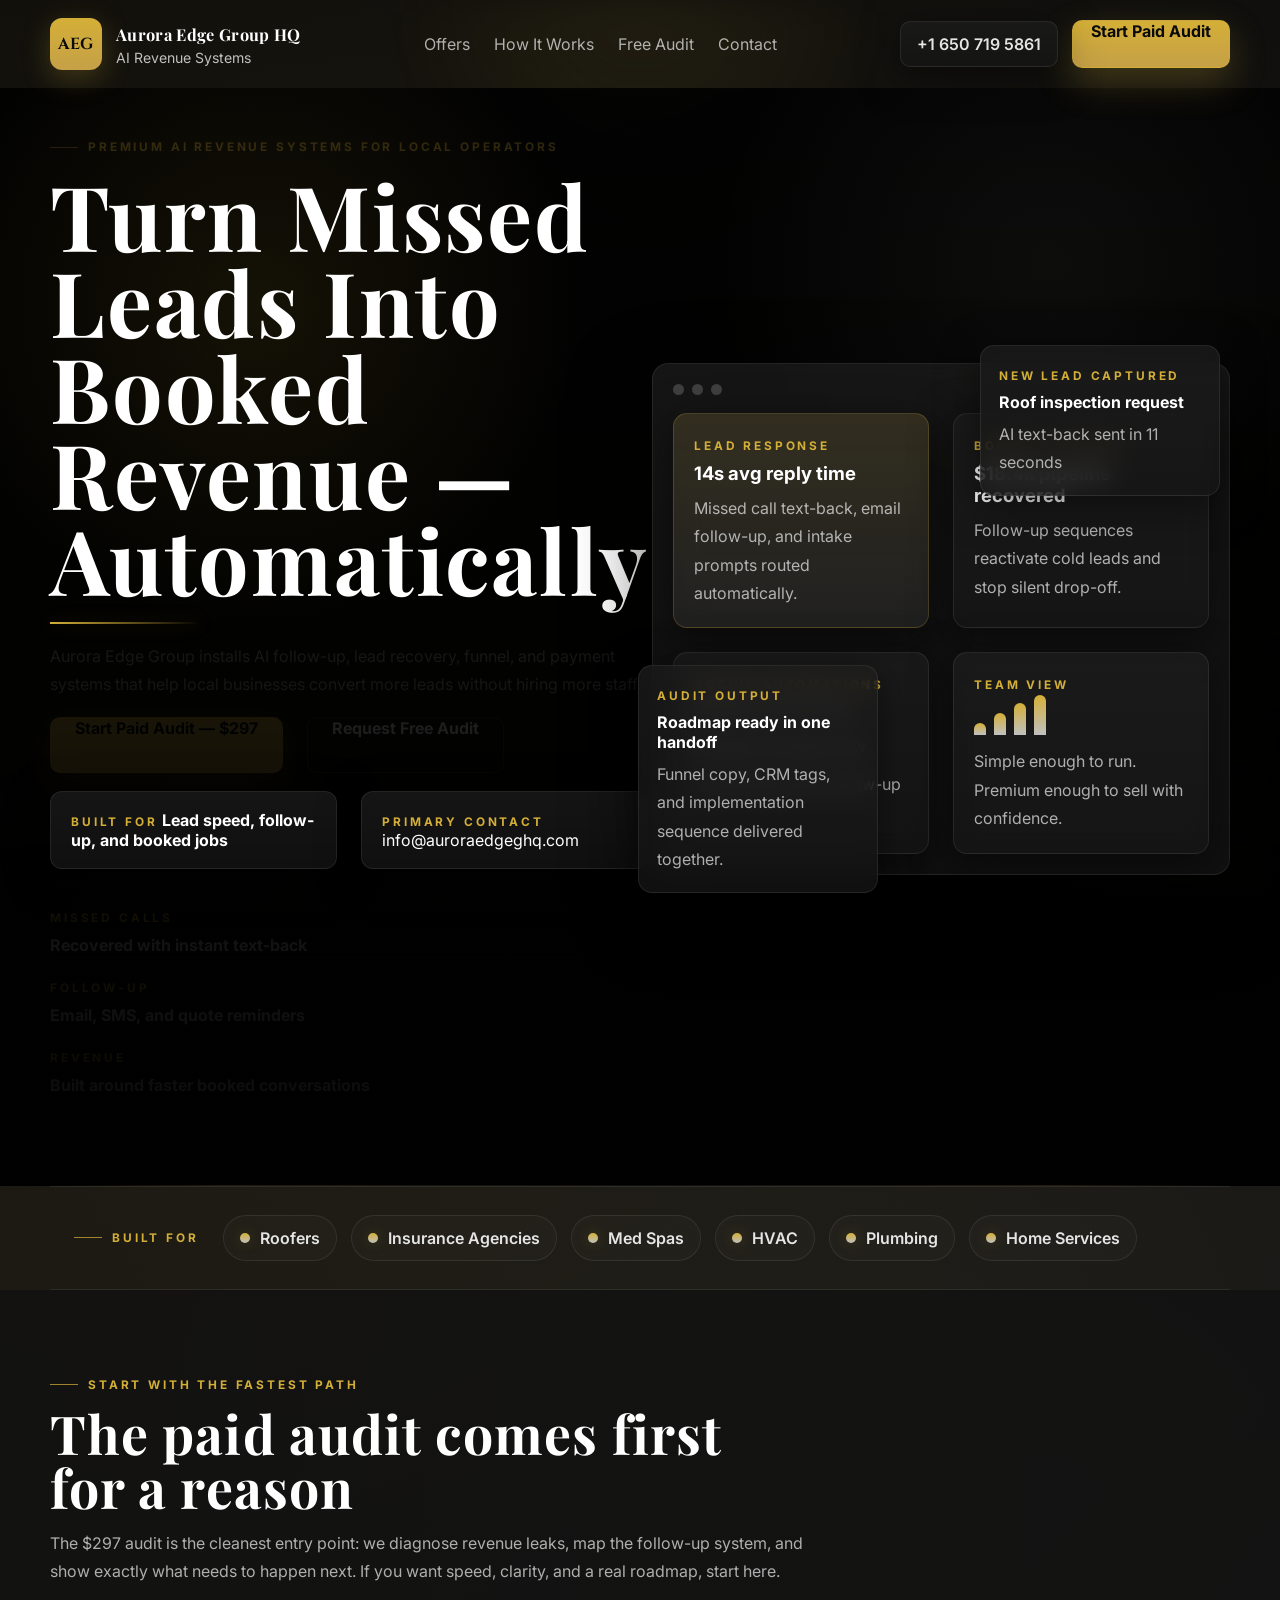
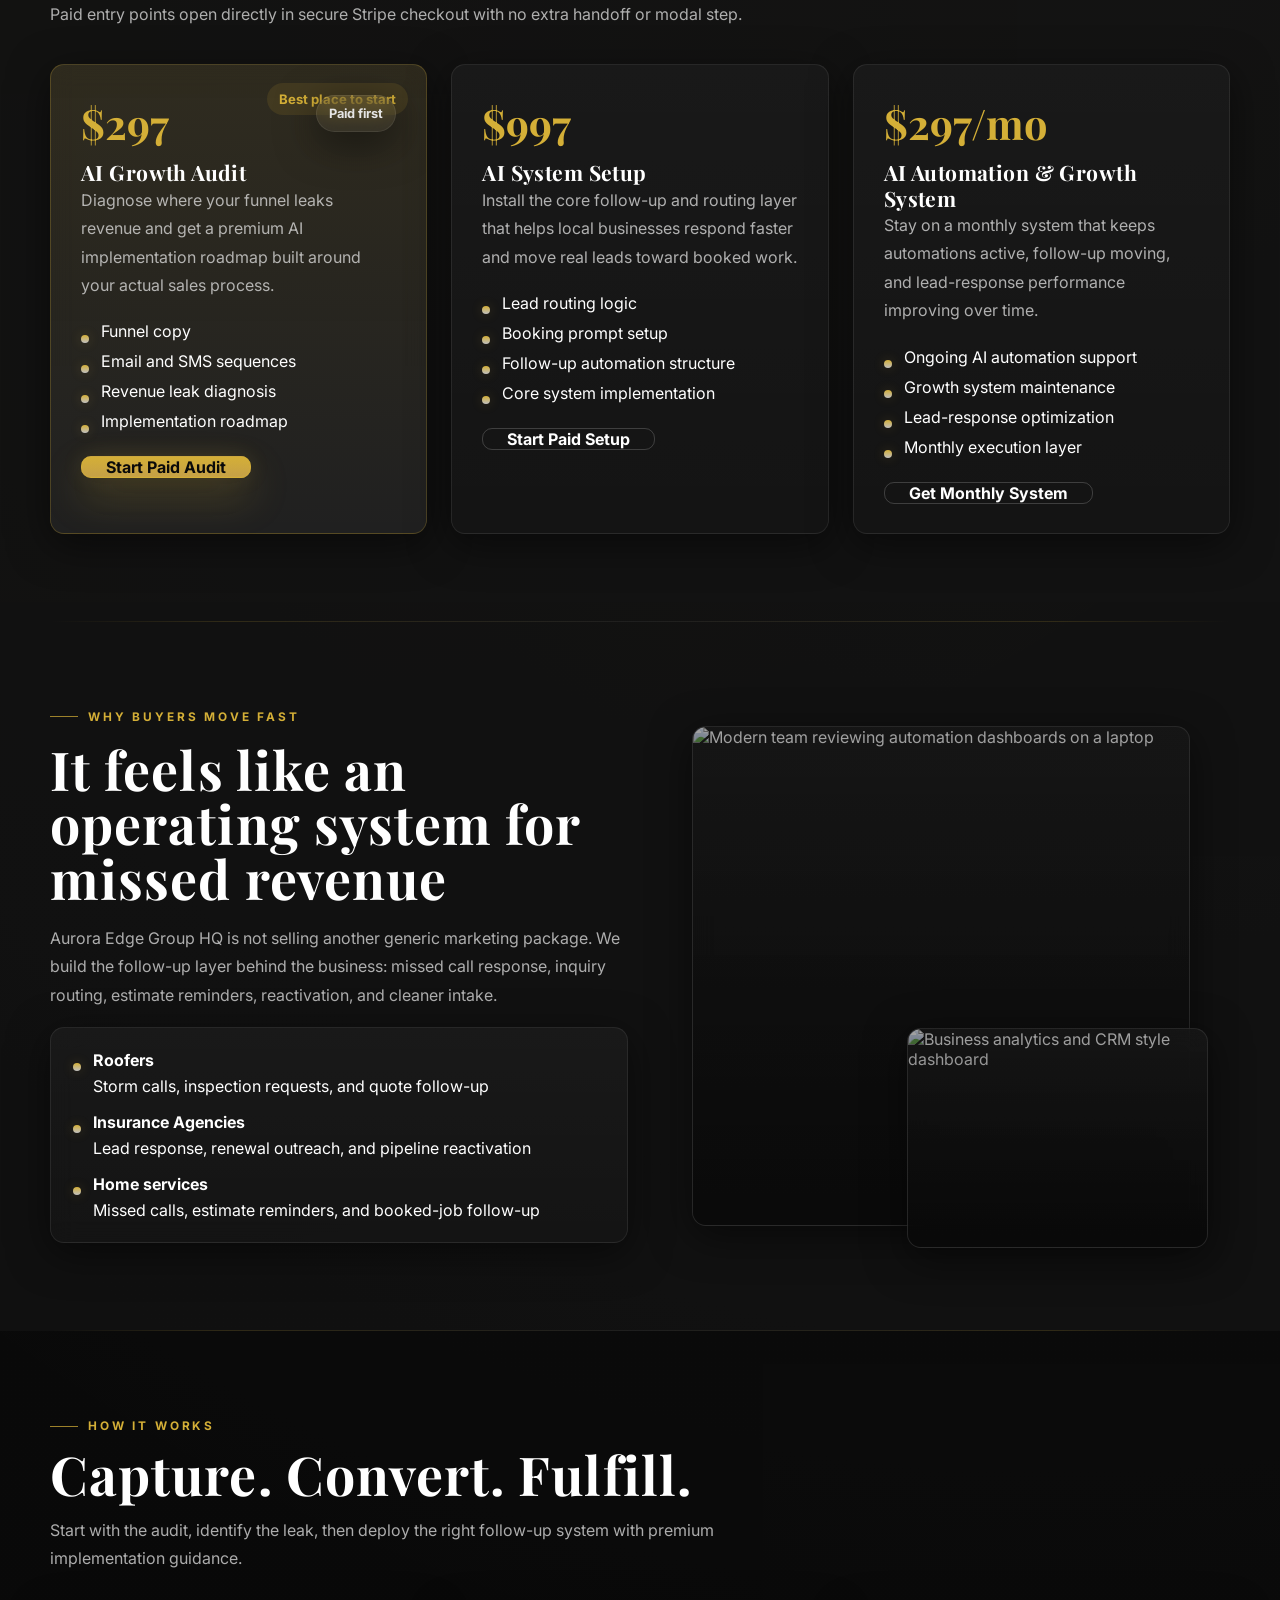
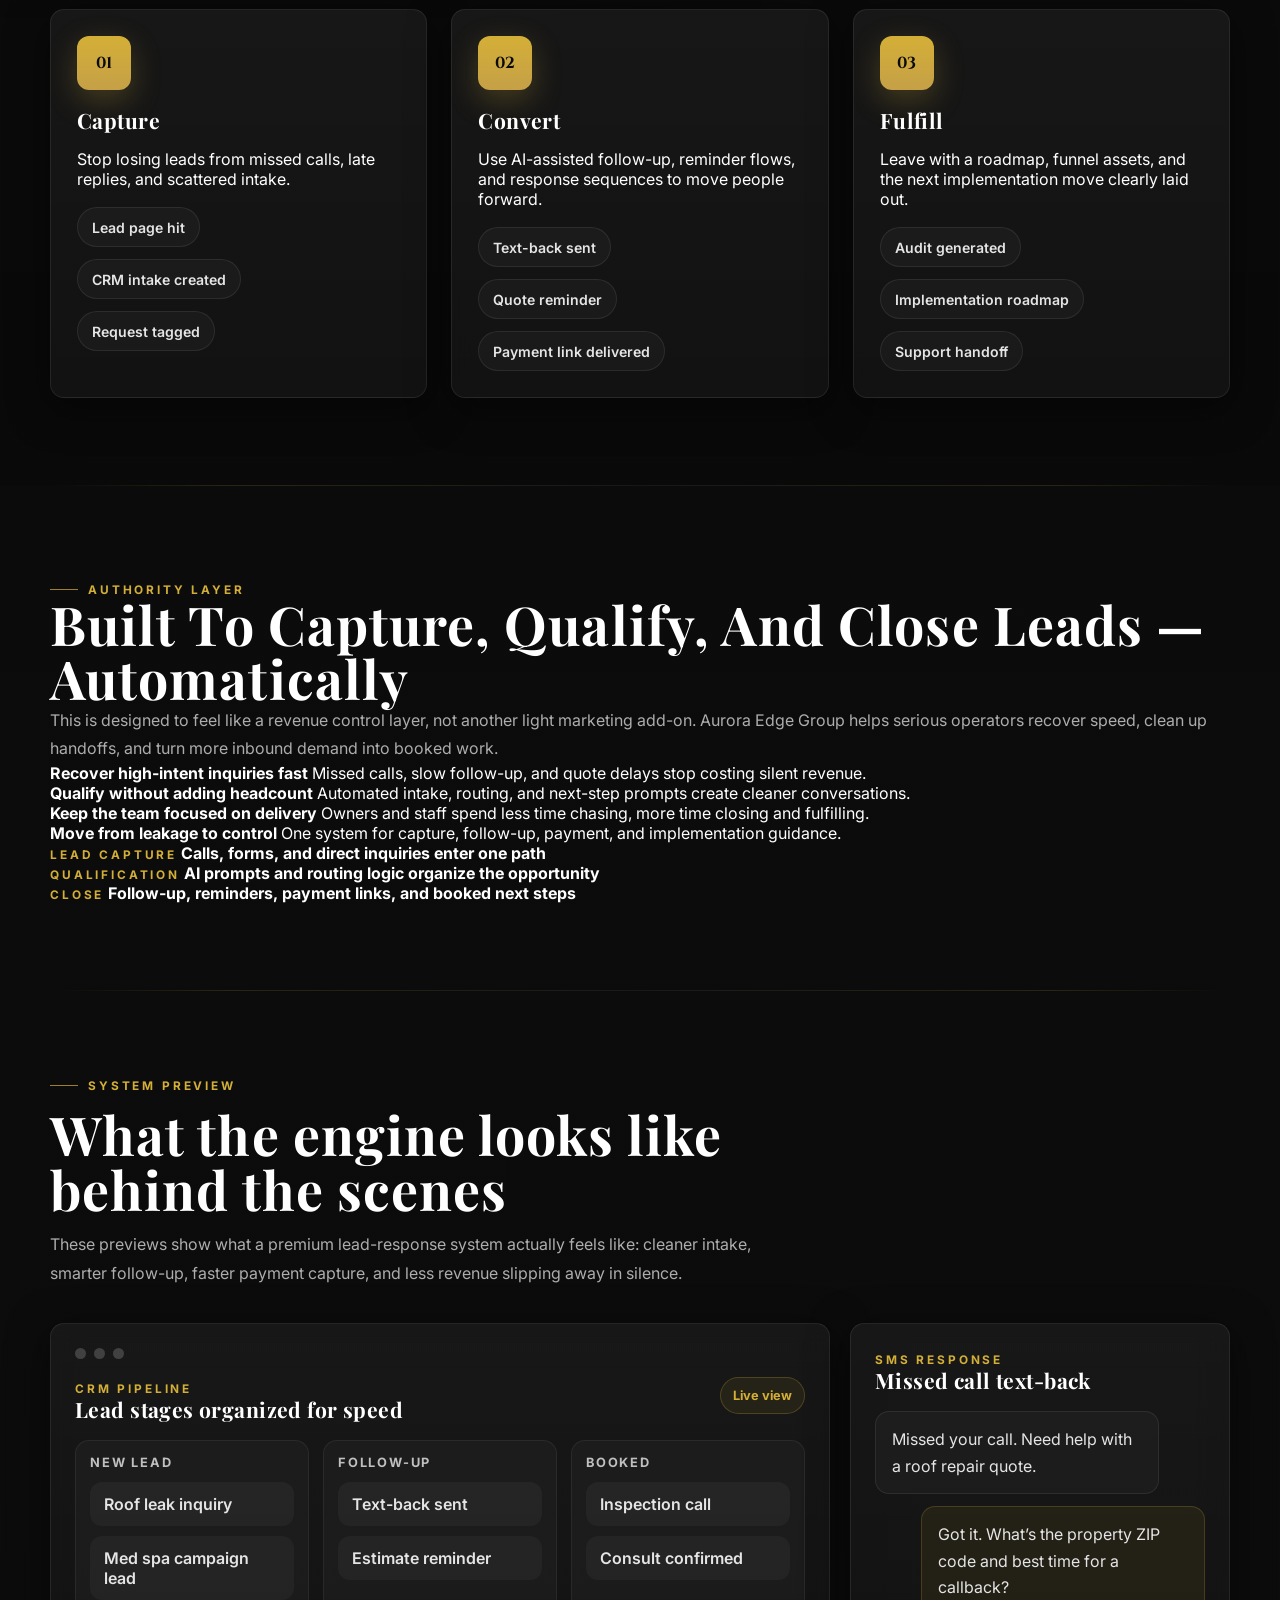
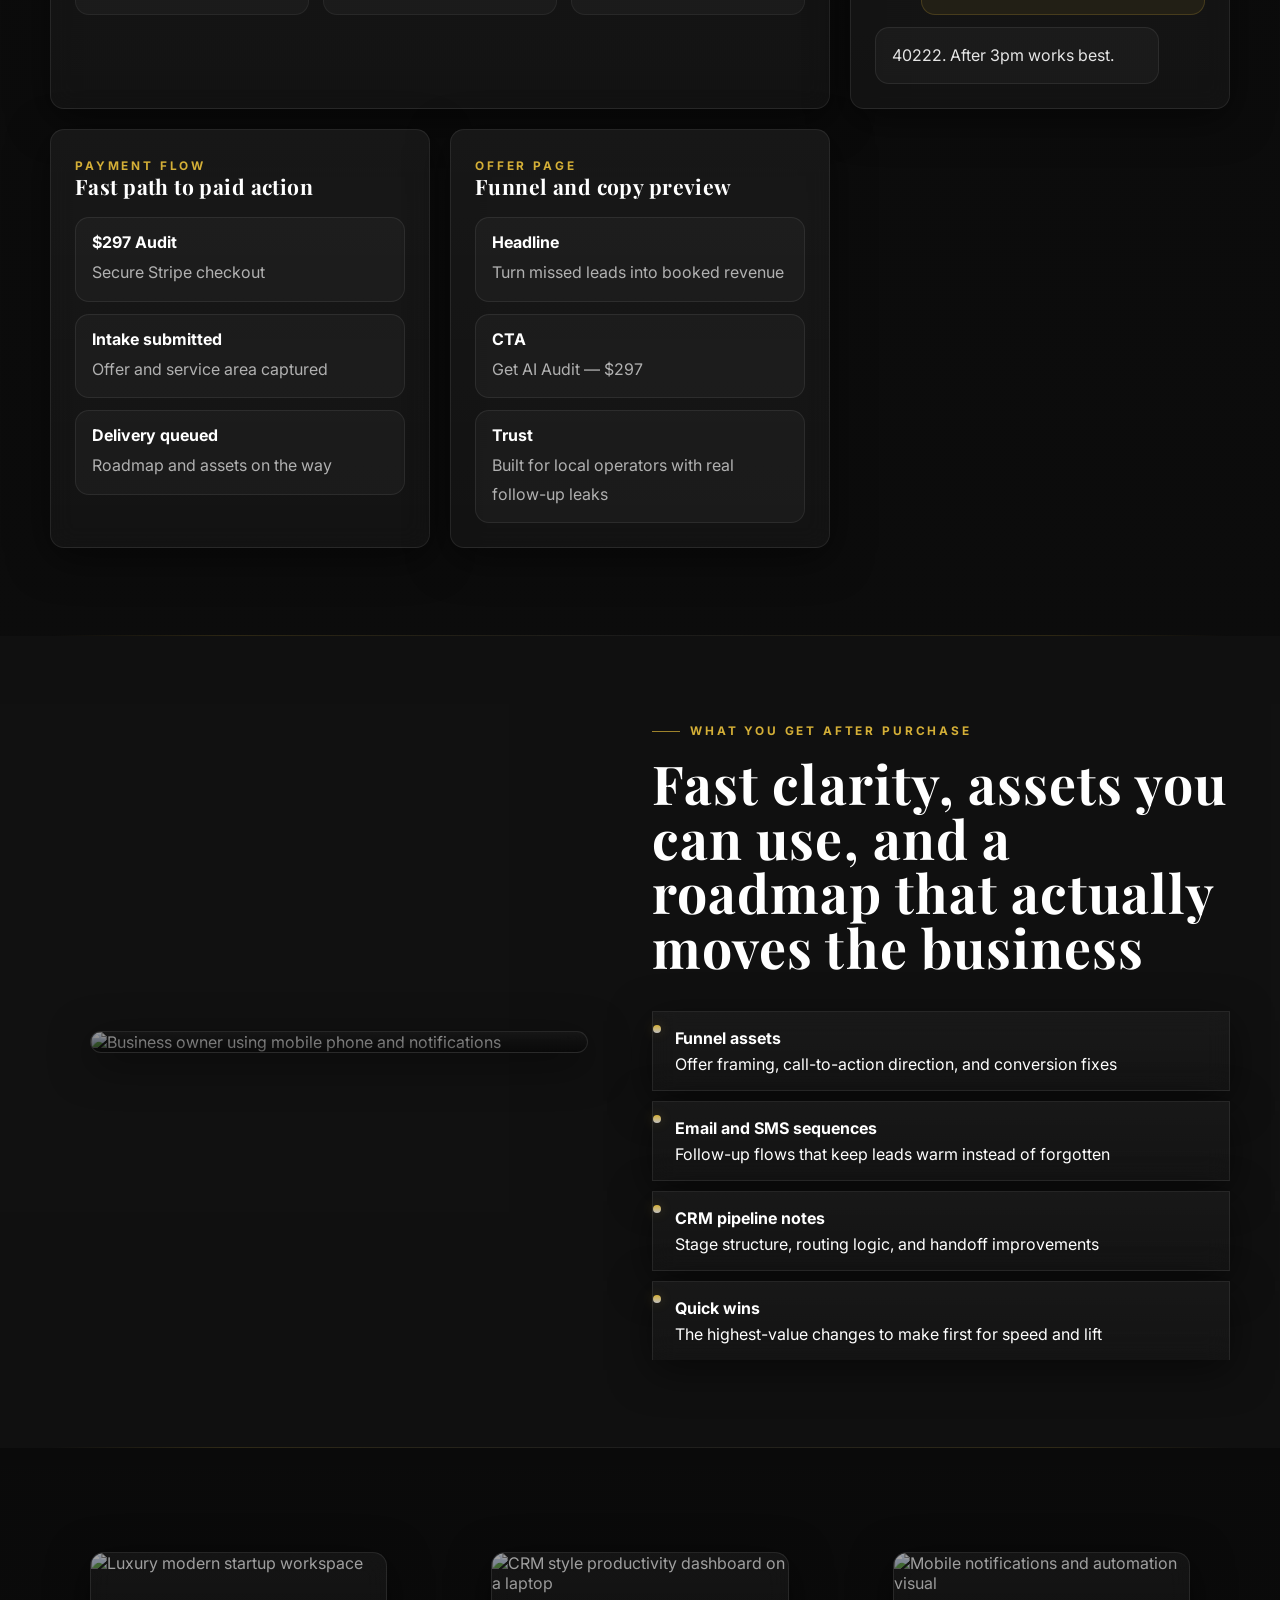
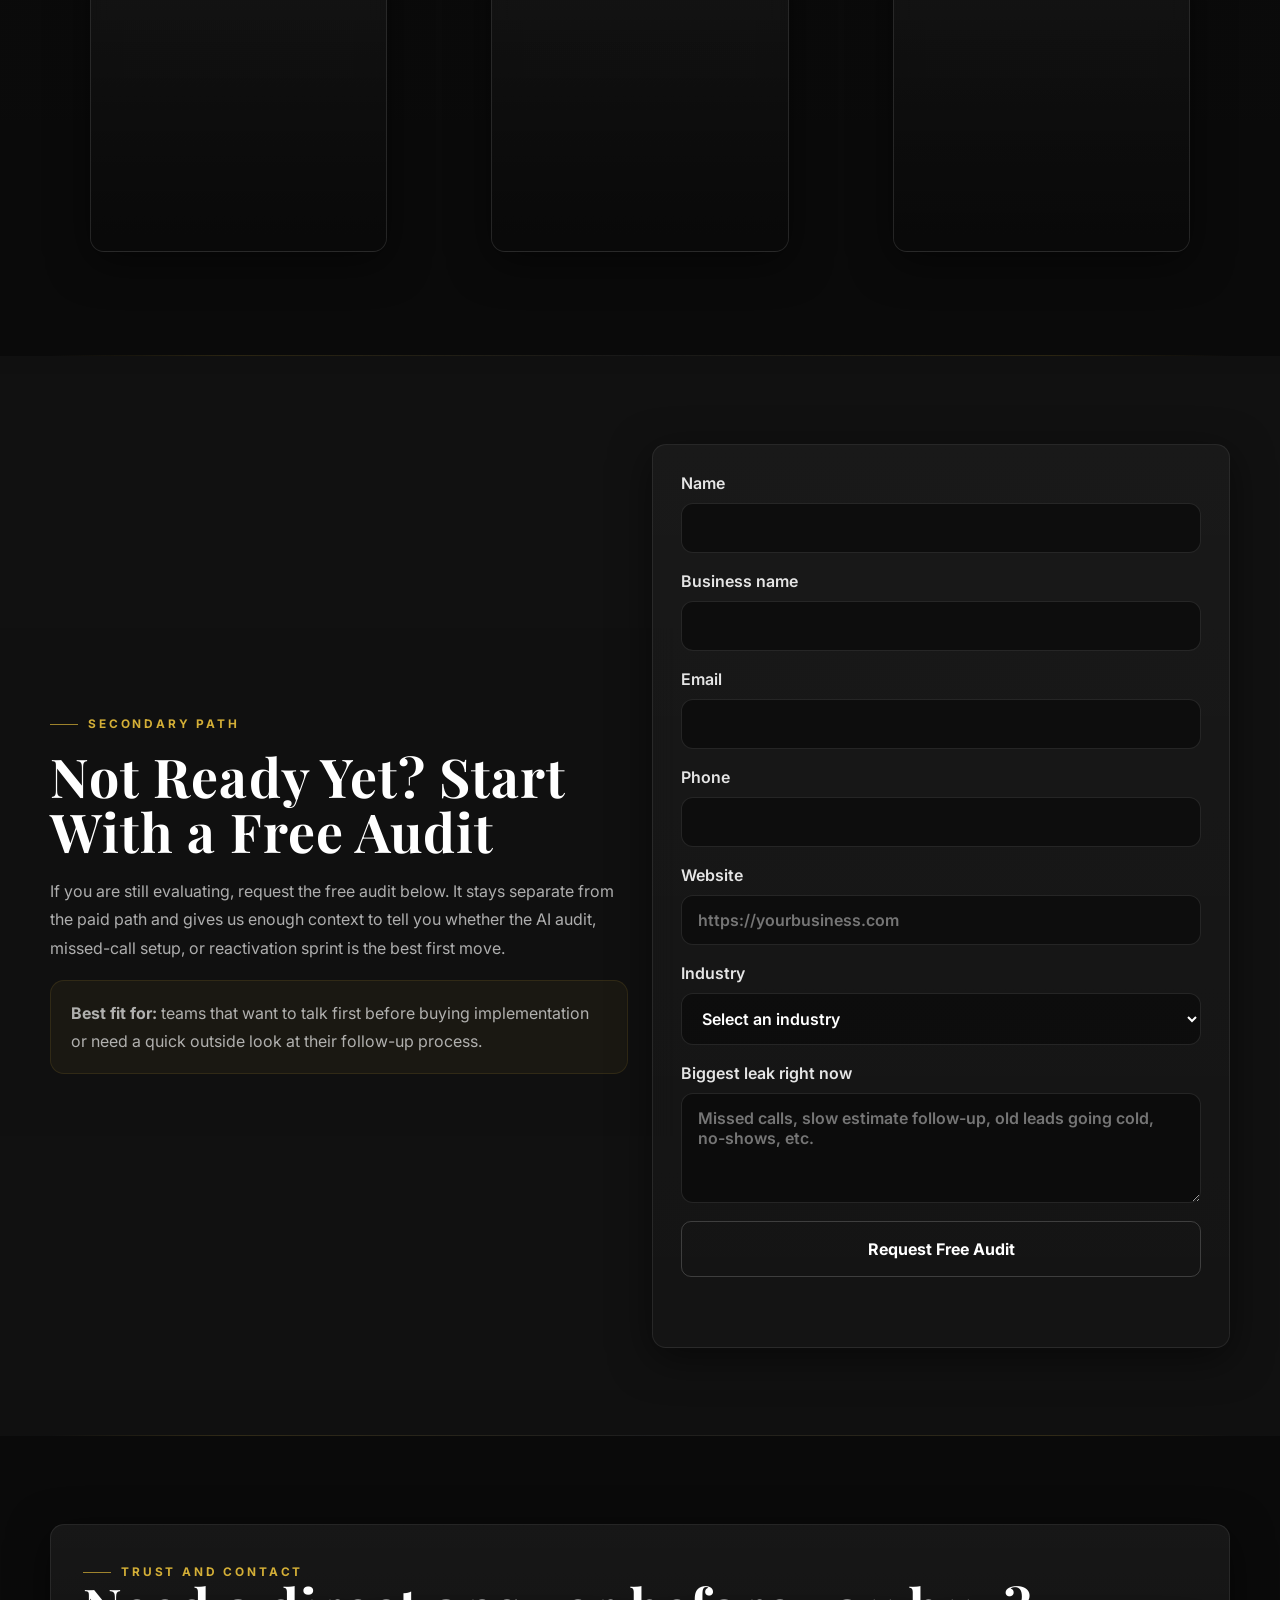
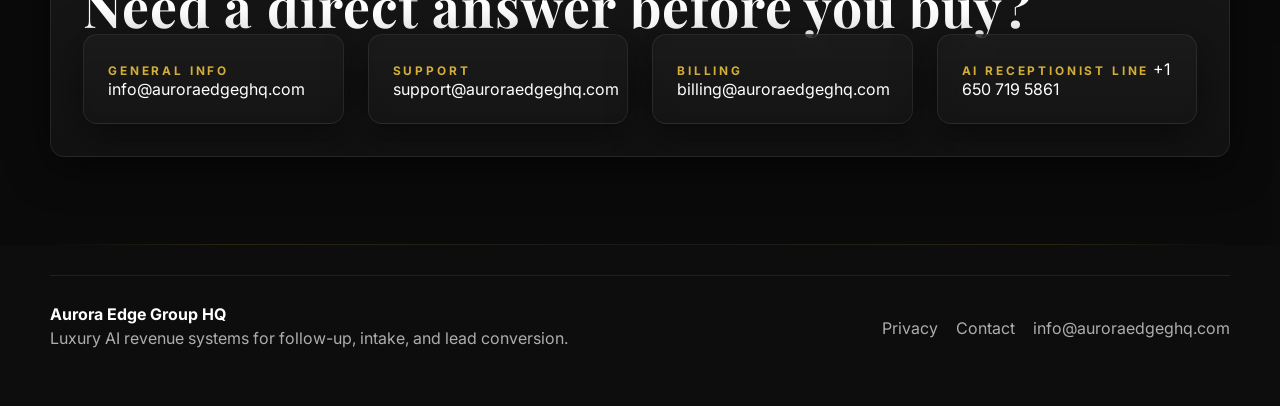
==== commit 6e9b7fd3: "fix(site): wire live stripe payment links" ====
--- a/site/index.html
+++ b/site/index.html
@@ -38,9 +38,15 @@
 
         <div class="nav-actions">
           <a class="nav-link-pill" data-phone-link href="tel:+16507195861" data-phone-display>+1 650 719 5861</a>
-          <button class="button button-primary button-compact checkout-trigger" type="button" data-offer-id="followup-audit">
-            Get AI Audit
-          </button>
+          <a
+            class="button button-primary button-compact paid-link"
+            data-stripe-link="followup-audit"
+            href="https://book.stripe.com/8x29AUcpz0Fla4I7TC8k800"
+            target="_blank"
+            rel="noopener noreferrer"
+          >
+            Start Paid Audit
+          </a>
         </div>
       </div>
     </header>
@@ -51,7 +57,11 @@
         <div class="container hero-grid">
           <div class="hero-copy reveal">
             <span class="eyebrow">Premium AI revenue systems for local operators</span>
-            <h1>Turn Missed Leads Into Booked Revenue — Automatically</h1>
+            <h1>
+              Turn Missed Leads Into
+              <span class="headline-accent">Booked Revenue</span>
+              — Automatically
+            </h1>
             <p class="section-copy">
               Aurora Edge Group installs AI follow-up, lead recovery, funnel, and
               payment systems that help local businesses convert more leads without
@@ -59,9 +69,15 @@
             </p>
 
             <div class="hero-actions">
-              <button class="button button-primary button-glow checkout-trigger" type="button" data-offer-id="followup-audit">
-                Get AI Audit — $297
-              </button>
+              <a
+                class="button button-primary button-glow paid-link"
+                data-stripe-link="followup-audit"
+                href="https://book.stripe.com/8x29AUcpz0Fla4I7TC8k800"
+                target="_blank"
+                rel="noopener noreferrer"
+              >
+                Start Paid Audit — $297
+              </a>
               <a class="button button-secondary" href="#free-audit">Request Free Audit</a>
             </div>
 
@@ -189,8 +205,8 @@
               If you want speed, clarity, and a real roadmap, start here.
             </p>
             <p class="offer-subnote">
-              Secure checkout can run through direct Stripe links or the existing
-              AEG checkout session flow without changing the page design.
+              Paid entry points open directly in secure Stripe checkout with no
+              extra handoff or modal step.
             </p>
           </div>
 
@@ -200,7 +216,7 @@
               <div class="offer-price-row">
                 <div>
                   <span class="offer-price">$297</span>
-                  <h3>AI Follow-Up Audit</h3>
+                  <h3>AI Growth Audit</h3>
                 </div>
                 <span class="offer-chip">Paid first</span>
               </div>
@@ -214,53 +230,71 @@
                 <li>Revenue leak diagnosis</li>
                 <li>Implementation roadmap</li>
               </ul>
-              <button class="button button-primary button-glow checkout-trigger" type="button" data-offer-id="followup-audit">
-                Buy Audit
-              </button>
+              <a
+                class="button button-primary button-glow paid-link"
+                data-stripe-link="followup-audit"
+                href="https://book.stripe.com/8x29AUcpz0Fla4I7TC8k800"
+                target="_blank"
+                rel="noopener noreferrer"
+              >
+                Start Paid Audit
+              </a>
             </article>
 
             <article class="offer-card reveal">
               <div class="offer-price-row">
                 <div>
-                  <span class="offer-price">$750</span>
-                  <h3>Missed Call Text-Back Setup</h3>
+                  <span class="offer-price">$997</span>
+                  <h3>AI System Setup</h3>
                 </div>
               </div>
               <p class="offer-copy">
-                Install a fast missed-call response system that keeps warm leads
-                from disappearing while your team is on jobs or on the phone.
+                Install the core follow-up and routing layer that helps local
+                businesses respond faster and move real leads toward booked work.
               </p>
               <ul class="offer-list">
-                <li>Instant missed call replies</li>
-                <li>Lead qualification prompts</li>
-                <li>Routing scripts</li>
-                <li>Callback workflow setup</li>
+                <li>Lead routing logic</li>
+                <li>Booking prompt setup</li>
+                <li>Follow-up automation structure</li>
+                <li>Core system implementation</li>
               </ul>
-              <button class="button button-secondary checkout-trigger" type="button" data-offer-id="missed-call-system">
-                Buy Setup
-              </button>
+              <a
+                class="button button-secondary paid-link"
+                data-stripe-link="system-setup"
+                href="https://book.stripe.com/9B6fZicpz2Nt0u80ra8k801"
+                target="_blank"
+                rel="noopener noreferrer"
+              >
+                Start Paid Setup
+              </a>
             </article>
 
             <article class="offer-card reveal">
               <div class="offer-price-row">
                 <div>
-                  <span class="offer-price">$1,500</span>
-                  <h3>Lead Reactivation Sprint</h3>
+                  <span class="offer-price">$297/mo</span>
+                  <h3>AI Automation &amp; Growth System</h3>
                 </div>
               </div>
               <p class="offer-copy">
-                Wake up older leads with a focused reactivation sprint designed to
-                turn ignored pipeline into booked conversations fast.
+                Stay on a monthly system that keeps automations active, follow-up
+                moving, and lead-response performance improving over time.
               </p>
               <ul class="offer-list">
-                <li>Segmented revive messaging</li>
-                <li>3-touch campaign structure</li>
-                <li>Email and SMS copy</li>
-                <li>Follow-up execution notes</li>
+                <li>Ongoing AI automation support</li>
+                <li>Growth system maintenance</li>
+                <li>Lead-response optimization</li>
+                <li>Monthly execution layer</li>
               </ul>
-              <button class="button button-secondary checkout-trigger" type="button" data-offer-id="lead-reactivation">
-                Buy Sprint
-              </button>
+              <a
+                class="button button-secondary paid-link"
+                data-stripe-link="monthly-system"
+                href="https://buy.stripe.com/8x2fZi89j2Ntgt6ddW8k802"
+                target="_blank"
+                rel="noopener noreferrer"
+              >
+                Get Monthly System
+              </a>
             </article>
           </div>
         </div>
@@ -351,6 +385,58 @@
                 <span class="step-pill">Support handoff</span>
               </div>
             </article>
+          </div>
+        </div>
+      </section>
+
+      <section class="section authority-section">
+        <div class="container authority-grid">
+          <div class="authority-copy reveal">
+            <span class="eyebrow">Authority layer</span>
+            <h2>Built To Capture, Qualify, And Close Leads — Automatically</h2>
+            <p class="section-copy">
+              This is designed to feel like a revenue control layer, not another
+              light marketing add-on. Aurora Edge Group helps serious operators
+              recover speed, clean up handoffs, and turn more inbound demand into
+              booked work.
+            </p>
+            <div class="authority-benefits">
+              <div class="authority-benefit">
+                <strong>Recover high-intent inquiries fast</strong>
+                <span>Missed calls, slow follow-up, and quote delays stop costing silent revenue.</span>
+              </div>
+              <div class="authority-benefit">
+                <strong>Qualify without adding headcount</strong>
+                <span>Automated intake, routing, and next-step prompts create cleaner conversations.</span>
+              </div>
+              <div class="authority-benefit">
+                <strong>Keep the team focused on delivery</strong>
+                <span>Owners and staff spend less time chasing, more time closing and fulfilling.</span>
+              </div>
+              <div class="authority-benefit">
+                <strong>Move from leakage to control</strong>
+                <span>One system for capture, follow-up, payment, and implementation guidance.</span>
+              </div>
+            </div>
+          </div>
+
+          <div class="authority-visual reveal">
+            <div class="authority-flow">
+              <div class="authority-flow-card">
+                <span class="meta-label">Lead capture</span>
+                <strong>Calls, forms, and direct inquiries enter one path</strong>
+              </div>
+              <div class="authority-flow-line"></div>
+              <div class="authority-flow-card">
+                <span class="meta-label">Qualification</span>
+                <strong>AI prompts and routing logic organize the opportunity</strong>
+              </div>
+              <div class="authority-flow-line"></div>
+              <div class="authority-flow-card">
+                <span class="meta-label">Close</span>
+                <strong>Follow-up, reminders, payment links, and booked next steps</strong>
+              </div>
+            </div>
           </div>
         </div>
       </section>
@@ -630,45 +716,6 @@
       </div>
     </footer>
 
-    <div class="modal-shell hidden" id="checkout-modal" aria-hidden="true">
-      <div class="modal-backdrop" data-modal-close></div>
-      <div class="modal-card" role="dialog" aria-modal="true" aria-labelledby="checkout-modal-title">
-        <button class="modal-close" type="button" aria-label="Close" data-modal-close>
-          ×
-        </button>
-        <span class="eyebrow">Secure checkout</span>
-        <h2 id="checkout-modal-title">Start your paid offer</h2>
-        <p class="section-copy" id="checkout-modal-copy">
-          Enter the contact details we should attach to the order, then continue to secure Stripe checkout.
-        </p>
-        <form class="glass-form modal-form" data-checkout-form>
-          <input type="hidden" name="offerId" />
-          <label>
-            Your name
-            <input type="text" name="name" required />
-          </label>
-          <label>
-            Business name
-            <input type="text" name="businessName" required />
-          </label>
-          <label>
-            Email
-            <input type="email" name="email" required />
-          </label>
-          <label>
-            Phone
-            <input type="tel" name="phone" />
-          </label>
-          <label class="full-span">
-            Website
-            <input type="url" name="website" placeholder="https://yourbusiness.com" />
-          </label>
-          <button class="button button-primary" type="submit">Continue to Checkout</button>
-          <p class="form-feedback" data-checkout-form-status></p>
-        </form>
-      </div>
-    </div>
-
     <script
       src="https://ionos.ai-voice-receptionist.com/chat-scripts-MqGN74WP/web-chat.js"
       name="web-chat"
